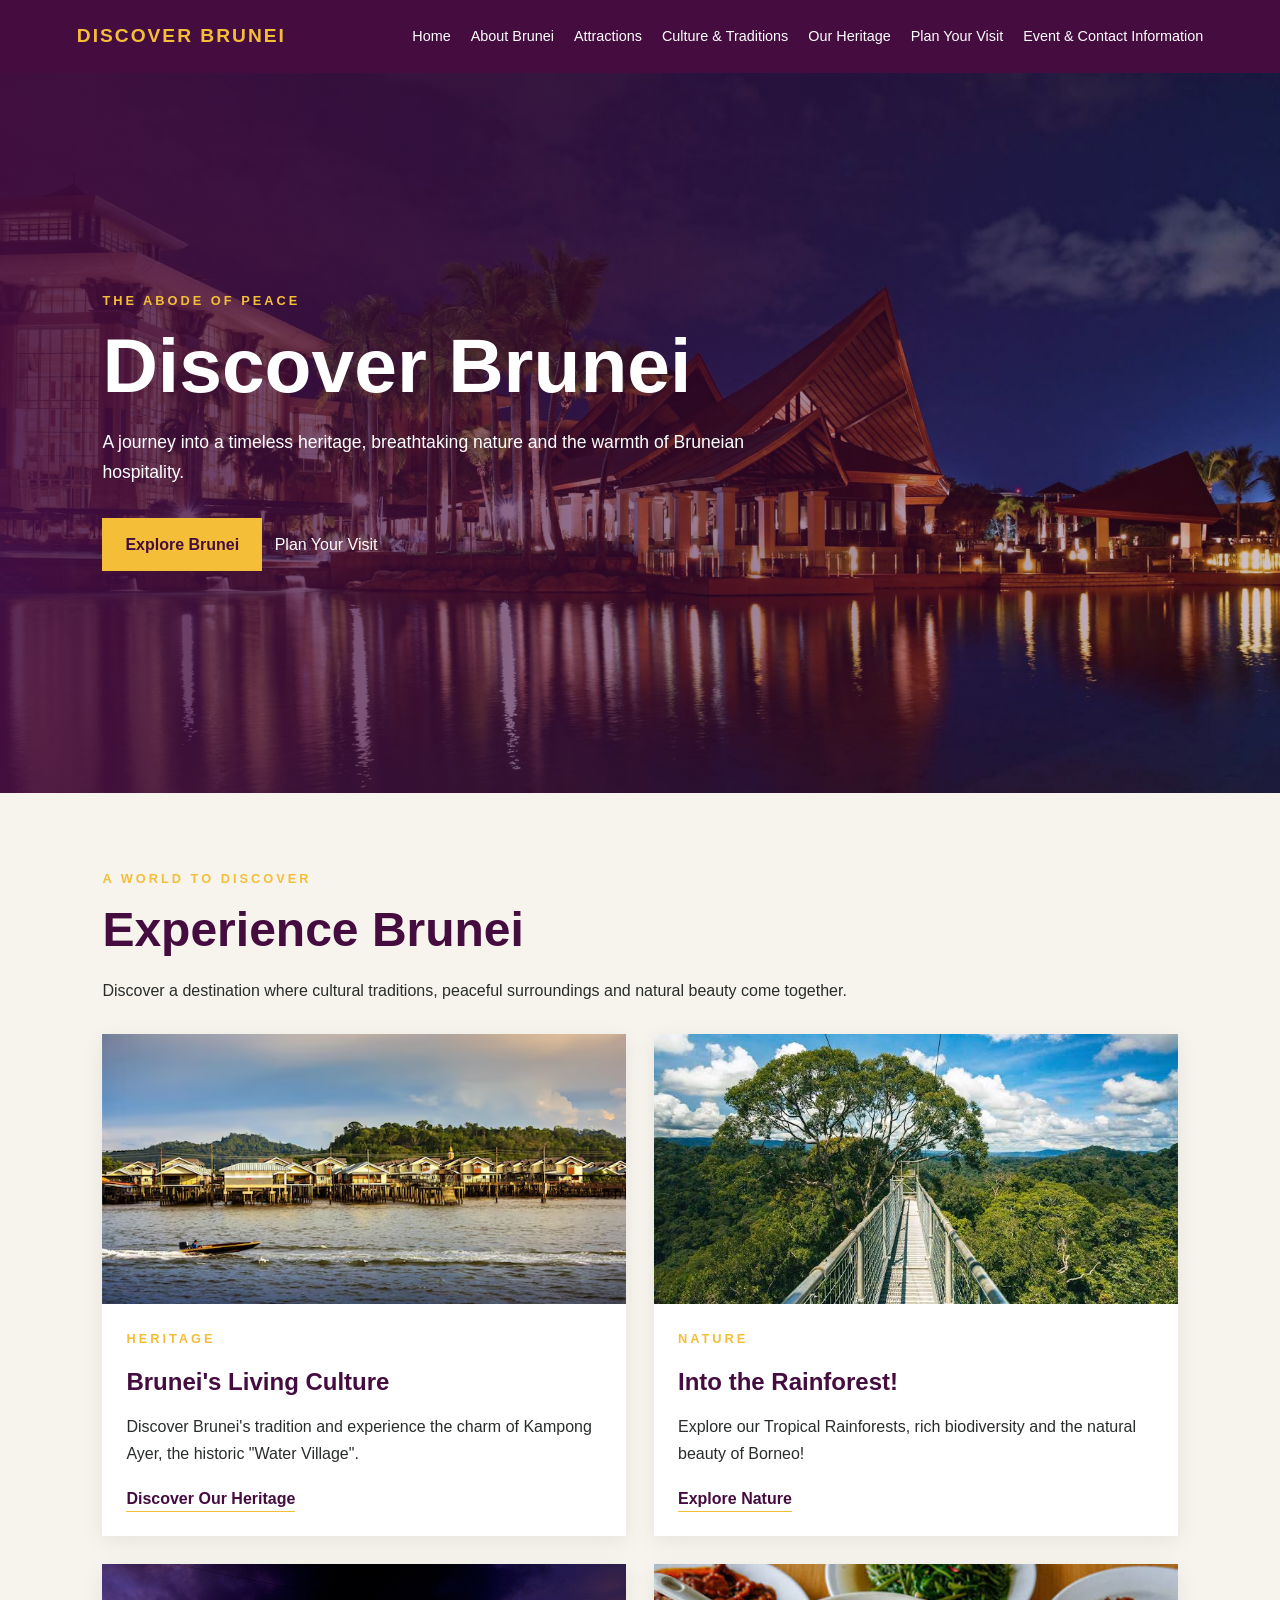
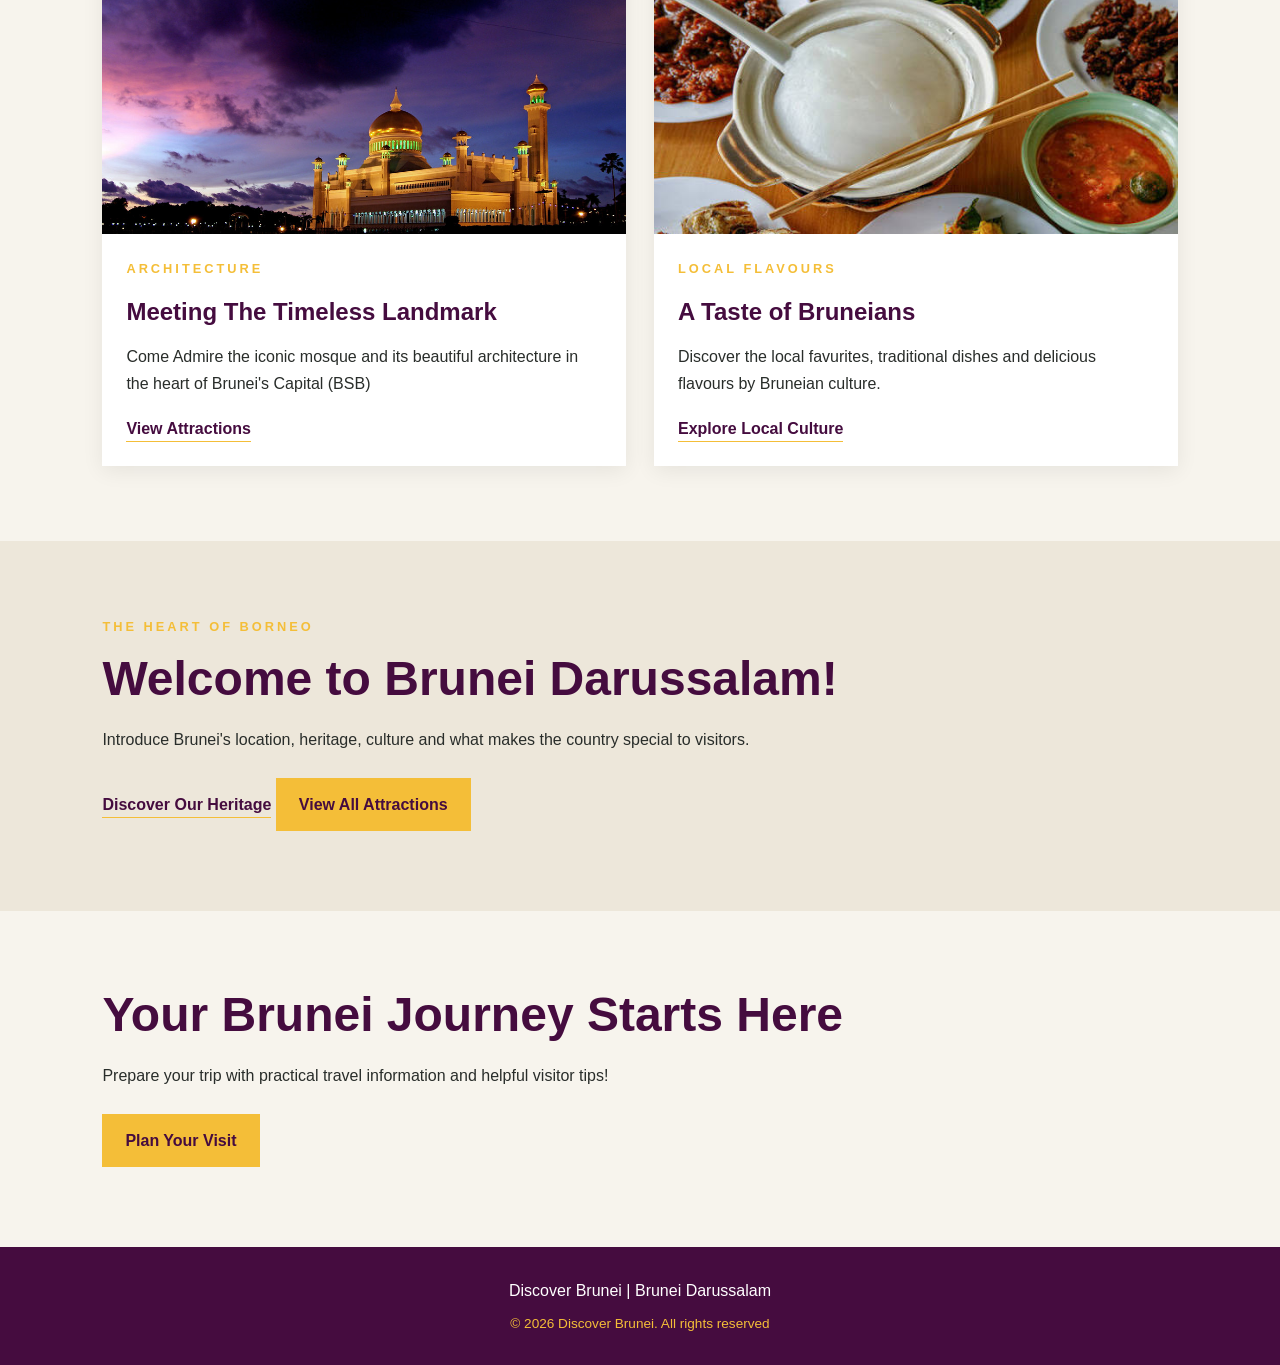
==== index.html @ 45ef7988 "Add files via upload" ====
<!DOCTYPE html>
<html lang="en">
<head>
  <meta charset="UTF-8">
  <meta name="viewport" content="width=device-width, initial-scale=1.0">
  <title>Document</title>
  <!--Link that Links to style.css-->
  <link rel="stylesheet" href="style.css">
</head>
<body>


  <header>

    <a href="index.html" class="logo">DISCOVER BRUNEI</a>
  <nav>
    <a href="index.html">Home</a>
    <a href="discover.html">About Brunei</a>
    <a href="attractions.html">Attractions</a>
    <a href="culture.html">Culture & Traditions</a>
    <a href="heritage.html">Our Heritage</a>
    <a href="visit.html">Plan Your Visit</a>
    <a href="contact.html">Event & Contact Information</a>
  </nav>
  </header>
  <!--The main content goes inside the main-->
 
  <main>
<!--Hero banner-->
<section id="home" class="hero">
  <div class="hero-content">
    <p class="eyebrow">THE ABODE OF PEACE</p>
    <h1>Discover Brunei</h1>
    <p> A journey into a timeless heritage, breathtaking nature and the warmth of Bruneian hospitality.</p>
    <a href="attractions.html" class="btn">Explore Brunei</a>
    <a href="visit.html" class="btn-outline">Plan Your Visit</a>
  </div>
</section>
<!--Why Visit Brunei-->
<section id="highlights" class="section">
  <p class="eyebrow">A WORLD TO DISCOVER</p>
  <h2>Experience Brunei</h2>
  <p>Discover a destination where cultural traditions, peaceful surroundings and natural beauty come together.</p>
  <!--Building for editorial cards to be displayed under here-->
<div class="card-grid">
  <!--Card 1: Culture-->
  <article class="card">
    <img src="images/kampong-ayer.jpg" alt="Traditional Water Village (Kampong Ayer)">
    <div class="card-content">
      <p class="eyebrow">HERITAGE</p>
      <h3> Brunei's Living Culture</h3>
      <p>Discover Brunei's tradition and experience the charm of Kampong Ayer, the historic "Water Village".</p>
      <a href="discover.html" class="text-link">Discover Our Heritage </a>
    </div>
  </article>
<!--Card 2: Nature -->
<article class="card">
  <img src="images/ulu-temburong.jpg" alt="Lush Tropical rainforest in Ulu Temburong">
  <div class="card-content">
    <p class="eyebrow">NATURE</p>
    <h3>Into the Rainforest!</h3>
    <p>Explore our Tropical Rainforests, rich biodiversity and the natural beauty of Borneo!</p>
    <a href="attractions.html" class="text-link">Explore Nature</a>
  </div>
</article>

<!--Card 3: Architecture-->
<article class="card">
  <img src="images/mosque.jpg" alt="Omar Ali Saifuddien Mosque in Bandar Seri Begawan">
  <div class="card-content">
    <p class="eyebrow">ARCHITECTURE</p>
    <h3>Meeting The Timeless Landmark</h3>
    <p>Come Admire the iconic mosque and its beautiful architecture in the heart of Brunei's Capital (BSB)</p>
    <a href="attractions.html" class="text-link">View Attractions</a>
  </div>
</article>

<!--Card 4: Local Cuisine-->
<article class="card">
  <img src="images/brunei-cuisine.jpg" alt="Traditional Bruneian Food">
  <div class="card-content">
    <p class="eyebrow">LOCAL FLAVOURS</p>
    <h3>A Taste of Bruneians</h3>
    <p>Discover the local favurites, traditional dishes and delicious flavours by Bruneian culture.</p>
    <a href="discover.html" class="text-link">Explore Local Culture</a>
  </div>
</article>
</div>
</section>

<!--Introduction to Brunei goes under here-->
<section id="about" class="section">
  <p class="eyebrow">THE HEART OF BORNEO</p>
  <h2>Welcome to Brunei Darussalam!</h2>
  <p>Introduce Brunei's location, heritage, culture and what makes the country special to visitors.</p>
  <a href="discover.html" class="text-link">Discover Our Heritage</a>


<!--Featuring the attractions below-->
<a href="attractions.html" class="btn">View All Attractions</a>
</section>

<!--Travel call to action-->
<section id="visit" class="section">
  <h2>Your Brunei Journey Starts Here</h2>
  <p>Prepare your trip with practical travel information and helpful visitor tips!</p>
  <a href="visit.html" class="btn">Plan Your Visit</a>
</section>
  </main>

  <footer>
    <p>Discover Brunei | Brunei Darussalam</p>
    <p>&copy; 2026 Discover Brunei. All rights reserved</p>
  </footer>
</body>
</html>
---- style.css ----
/* CSS FOR THE HTMLL */

/* 1. Starter and colour palette */
* {
    margin: 0;
    padding: 0;
    box-sizing: border-box;
}
:root {
    --purple: #450C3F;
    --yellow: #F4BE38;
    --ivory: #F7F4ED;
   --charcoal: #292D2A;
    --white: #FFFFFF;
}
html {
    scroll-behavior: smooth;
}
body {
    font-family: Arial, sans-serif;
    background-color: var(--ivory);
    color: var(--charcoal);
    line-height: 1.7;
}
img {
    display: block;
    max-width: 100%;
}
a {
    text-decoration: none;
}
/* 2. Navigation */
header {
    background-color: var(--purple);
    color: var(--white);
    padding: 20px 6%;
    display: flex;
    justify-content: space-between;
    align-items: center;
    gap: 20px;
    flex-wrap: wrap;
    position: sticky;
    top: 0;
    z-index: 10;
}

.logo {
    color: var(--yellow);
    font-size: 1.2rem;
    font-weight: bold;
    letter-spacing: 2px;
}

nav {
    display: flex;
    gap: 20px;
    flex-wrap: wrap;
}

nav a {
    color: var(--white);
    font-size: 0.9rem;
    transition: color 0.3s;
}

nav a:hover {
    color: var(--yellow);
}

/* 3. Hero section */
.hero {
    min-height: 80vh;
    padding: 100px 8%;
    display: flex;
    align-items: center;
    color: var(--white);
    background-image:
        linear-gradient(
            90deg,
            rgba(69, 12, 63, 0.88),
            rgba(69, 12, 63, 0.25)
        ),
        url("images/brunei2.jpg");
    background-size: cover;
    background-position: center;
}

.hero-content {
    max-width: 650px;
}

.eyebrow {
    color: #F4BE38;
    font-size: 0.8rem;
    font-weight: bold;
    letter-spacing: 3px;
    margin-bottom: 12px;
}

.hero .eyebrow {
    color: var(--yellow);
}

.hero h1 {
    font-size: clamp(2.8rem, 6vw, 5rem);
    line-height: 1.1;
    margin-bottom: 20px;
}

.hero-content p:not(.eyebrow) {
    font-size: 1.1rem;
    margin-bottom: 25px;
}

/* 4. Buttons */
.btn {
    display: inline-block;
    background-color: var(--yellow);
    color: var(--purple);
    padding: 12px 22px;
    margin: 5px 8px 5px 0;
    border: 1px solid var(--yellow);
    font-weight: bold;
    transition: 0.3s;
}

.btn:hover {
    background-color: transparent;
    color: var(--yellow);
}

.btn-outline {
    background-color: transparent;
    color: var(--white);
    border-color: var(--white);
}

.btn-outline:hover {
    background-color: var(--white);
    color: var(--purple);
}

/* 5. Homepage content sections */
.section {
    padding: 75px 8%;
}

.section h2 {
    color: var(--purple);
    font-size: clamp(2rem, 4vw, 3rem);
    line-height: 1.2;
    margin-bottom: 18px;
}

.section > p:not(.eyebrow) {
    max-width: 750px;
    margin-bottom: 20px;
}

#about {
    background-color: #EDE7DA;
}

/* 6. Image cards */
.card-grid {
    display: grid;
    grid-template-columns: repeat(2, minmax(0, 1fr));
    gap: 28px;
    margin-top: 30px;
}

.card {
    background-color: var(--white);
    overflow: hidden;
    box-shadow: 0 5px 20px rgba(0, 0, 0, 0.07);
    transition: transform 0.3s, box-shadow 0.3s;
}

.card:hover {
    transform: translateY(-5px);
    box-shadow: 0 12px 25px rgba(0, 0, 0, 0.12);
}

.card img {
    width: 100%;
    height: 270px;
    object-fit: cover;
}

.card-content {
    padding: 24px;
}

.card-content h3 {
    color: var(--purple);
    font-size: 1.5rem;
    margin-bottom: 10px;
}

.card-content p:not(.eyebrow) {
    margin-bottom: 18px;
}

.text-link {
    color: var(--purple);
    font-weight: bold;
    border-bottom: 1px solid var(--yellow);
    padding-bottom: 4px;
}

.text-link:hover {
    color: #F4BE38;
}

/* 7. Footer */
footer {
    background-color: var(--purple);
    color: var(--white);
    text-align: center;
    padding: 30px 6%;
}

footer p + p {
    color: var(--yellow);
    font-size: 0.85rem;
    margin-top: 8px;
}

/* 8. Responsive design for mobile */
@media (max-width: 768px) {
    header {
        justify-content: center;
        text-align: center;
    }

    nav {
        justify-content: center;
        gap: 12px 16px;
    }

    .hero {
        min-height: 65vh;
        padding: 70px 6%;
    }

    .section {
        padding: 50px 6%;
    }

    .card-grid {
        grid-template-columns: 1fr;
    }

    .card img {
        height: 240px;
    }
}

@media (max-width: 400px) {
    nav {
        flex-direction: column;
        gap: 8px;
    }

    .btn {
        display: block;
        text-align: center;
        margin-right: 0;
    }
}
/* About Brunei Section */
#reasons {
    background-color: #F2F4ED;
    padding: 40px 8%;
}

.discover-intro {
    display: grid;
    grid-template-columns: 1fr 1fr;
    align-items: center;
    gap: 30px;
    padding: 48px 8%;
    background-color: #F7F4ED;
}
/* Discover Introduction Image */
.discover-intro-image {
    width: 100%;
    height: 520px;
    overflow: hidden;
    border-radius: 6px;
}
.discover-intro-image img {
    width: 100%;
    height: 100%;
    display: block;
    object-fit: cover;
}
/* Introduction text */
.discover-intro-content {
    max-width: 600px;
}
.discover-eyebrow {
    color: #454545;
    font-size: 12px;
    font-weight: bold;
    letter-spacing: 3px;
    margin-bottom: 15px;

}
.discover-intro-content h1 {
    color: #F4BE38;
    font-size: clamp(32px, 4vw, 48px);
    margin-bottom: 15px;
}
.discover-intro-content h2 {
    color: #450C3F;
    font-size: clamp(21px, 2.5vw, 28px);
    margin-bottom: 25px;
}
.discover-intro-content p {
    color: #292D2A;
    font-size: 15px;
    line-height: 1.6;
    margin-bottom: 18px;
}

/* Explore Attractions Button */
.explore-attractions-button {
    display: flex;
    justify-content: center;
    padding: 0 20px 30px;
    background-color: #F7F4ED;
}
.explore-attractions-button a {
    display: inline-block;
    padding: 15px 35px;
    background-color: #450C3F;
    color: #FFFFFF;
    border: 1px solid #F4BE38;
    border-radius: 4px;
    text-decoration: none;
    font-size: 15px;
    letter-spacing: 1px;
    transition: all 0.3s ease;
}
.explore-attractions-button a:hover {
    background-color: #F4BE38;
    color: #450C3F;
}
/* Section heading */
#reasons .eyebrow {
    color: #F4BE38;
    font-size: 0.8rem;
    font-weight: bold;
    margin-bottom: 12px;
    letter-spacing: 3px;
}

reasons h2 {
    color: #450C3F;
    font-size: clamp(2rem, 4vw, 3rem);
    margin-bottom: 20px;
}

/* Introduction paragraph */
#reasons > p:not(.eyebrow) {
    max-width: 800px;
    line-height: 1.8;
    margin-bottom: 35px;
    color: #292D2A
}

/* Card Layout */
#reasons .card-grid {
    display: grid;
    grid-template-columns: repeat(2, minmax(0, 1fr));
    gap: 30px;
    margin-top: 30px;
}
/* Individual cards */

#reasons .card {
    background-color: #FFFFFF;
    border-bottom: 3px solid #F4BE38;
    overflow: hidden;
    box-shadow: 0 5px 20px rgba(0, 0, 0, 0.07);
    transition: transform 0.3s ease,
                box-shadow 0.3s ease;

}
/* Hover effect */
#reasons .card:hover {
    transform: translateY(-6px);
    box-shadow: 0 12px 25px rgba(0, 0, 0, 0.12);
}
/* Card images */
#reasons .card img {
    width: 100%;
    height: 280px;
    object-fit: cover;

}
/* Card text spacing */
#reasons .card-content {
    padding: 28px;
}
#reasons .card-content h3 {
    color: #450C3F;
    font-size: 1.5rem;
    margin-bottom: 12px;
}
#reasons .card-content p {
    color: #292D2A;
    line-height: 1.8;
    margin-bottom: 22px;
}

/* Card links */

#reasons .text-link {
    color: #450C3F;
    font-weight: bold;
    border-bottom: 1px solid #F4BE38;
    padding-bottom: 4px;
}

#reasons .text-link:hover {
    color: #F4BE38;
}

/* Responsive layout for mobile Under Discover html  */

@media (max-width: 768px) {
    #reasons {
        padding: 50px 6%;
    }
    #reasons .card-grid {
        grid-template-columns: 1fr;
        gap: 25px;
    }
    #reasons .card img {
        height: 240px;
    }
    #reasons .card-content {
        padding: 22px;
    }

}
@media (max-width: 768px) {
    .discover-intro {
        grid-template-columns: 1fr;
        gap: 30px;
        padding: 45px 6%;
    }
    .discover-intro-image {
        height: 320px;
    }
    .discover-intro-content {
        max-width: 100%;
    }
    .explore-attractions-button {
        padding-bottom: 45px;
    }
}

/* Attractions page css */
/* Page introduction */

.attractions-intro {
    background-color: #450C3F;
    color: #FFFFFF;
    padding: 100px 8% 85px;
    text-align: center;
}
.attractions-eyebrow {
    color: #F4BE38;
    font-size: 0.75rem;
    font-weight: bold;
    letter-spacing: 3px;
    line-height: 1.8;
    margin-bottom: 20px;
}
.attractions-intro h1,
.attractions-intro h2 {
    color: #F4BE38;
    font-size: clamp(2.5rem, 5vw, 4.5rem);
    line-height: 1.15;
    margin-bottom: 25px;
}
.attractions-intro-text {
    max-width: 680px;
    margin: 0 auto;
    color: #F7F4ED;
    font-size: 1rem;
    line-height: 1.9
}
/* Attraction - Header Logo */
.attractions-header .container > h1 {
color: #F4BE38 !important;
}

/* Short Intro */
.attractions-journal-intro {
    background-color: #F7F4ED;
    padding: 65px 8% 35px;
    text-align: center;
}
.attractions-journal-intro h2 {
    color: #450C3F;
    font-size: clamp(1.8rem, 3vw, 2.7rem);
    margin-bottom: 18px;
}
.attractions-journal-intro > p:last-child {
    max-width: 750px;
    margin: 0 auto;
    color: #292D2A;
    line-height: 1.9;
}
/* The Collections */
.attractions-collection {
    background-color: #F7F4ED;
    padding: 35px 8% 80px;
}
/* Each Features of ATtractions */
.attraction-feature {
    display: grid;
    grid-template-columns: 1.1fr 0.9fr;
    align-items: center;
    gap: 55px;
    margin-bottom: 85px;
}
/* Alternating the  Image and Text */
.attraction-feature.reverse {
    grid-template-columns: 0.9fr 1.1fr;
}
.attraction-feature.reverse .attraction-image {
    order: 2;
}
.attraction-feature.reverse .attraction-details {
    order: 1;
}
/* Attraction Images */
.attraction-image {
    width: 100%;
    height: 390px;
    overflow: hidden;
    background-color: #E8E2D5;
}

.attraction-image img {
    display: block;
    width: 100%;
    height: 100%;
    object-fit: cover;
    transition: transform 0.5s ease;
}
.attraction-feature:hover .attraction-image img {
    transform: scale(1.04);
}
/* Attraction Text */
.attraction-details {
    padding: 30px 0;
}
.attraction-number {
    color: #F4BE38;
    font-size: 0.75rem;
    font-weight: bold;
    letter-spacing: 2px;
    line-height: 1.8;
    margin-bottom: 18px;
    padding-left: 30px;
}
.attraction-details h2 {
    color: #450C3F;
    font-size: clamp(1.8rem, 3vw, 2.7rem);
    line-height: 1.25;
    margin-bottom: 22px;
    padding-left: 30px;
}
.attraction-details > p:not(.attraction-number):not(.attraction-location) {
    color: #292D2A;
    font-size: 0.98rem;
    line-height: 1.95;
    margin-bottom: 25px;
    padding-left: 30px;
}
.attraction-location {
    color: #450C3F;
    font-size: 0.72rem;
    font-weight: bold;
    letter-spacing: 1.5px;
    line-height: 1.8;
    margin-top: 25px;
    padding-left: 30px;
}
/*  Details Links */
.attraction-details .text-link {
    display: inline-block;
    color: #450C3F;
    font-weight: bold;
    text-decoration: none;
    border-bottom: 1px solid #F4BE38;
    padding-bottom: 6px;
    transition: color 0.3s ease;
}
.attraction-details .text-link:hover {
    color: #F4BE38;
}
/* Closing  the section */
.attractions-closing {
    background-color: #450C3F;
    color: #FFFFFF;
    text-align: center;
    padding: 75px 8%;
}
.attractions-closing h2 {
    color: #FFFFFF;
    font-size: clamp(1.8rem, 3vw, 2.8rem);
    margin-bottom: 20px;
}
.attractions-closing > p:not(.attractions-eyebrow) {
    max-width: 650px;
    margin: 0 auto 30px;
    color: #F7F4ED;
    line-height: 1.9;
}
.attractions-visit-button {
    display: inline-block;
    padding: 14px 30px;
    color: #FFFFFF;
    background-color: transparent;
    border: 1px solid #F4BE38;
    text-decoration: none;
    transition: background-color 0.3s ease,
                color 0.3s ease;
}
.attractions-visit-button:hover {
    background-color: #F4BE38;
    color: #450C3F;
}
/* Responsive for tablets and mobiles Attraction */
@media (max-width: 760px) {
    .attractions-intro {
        padding: 75px 6% 60px;
    }
    .attractions-journal-intro {
        padding: 50px 6% 25px;
    }
    .attractions-collection {
        padding: 35px 6% 50px;
    }
    .attraction-feature,
    .attraction-feature.reverse {
        grid-template-columns: 1fr;
        gap: 25px;
        margin-bottom: 60px;
    }
    .attraction-feature.reverse .attraction-image,
    .attraction-feature.reverse .attraction-details {
        order: initial;
    }
    .attraction-image {
        height: 320px;
    }
    .attraction-details {
        padding: 0;
    }
    .attractions-closing {
        padding: 60px 6%;
    }
}
@media (max-width: 480px) {
    .attraction-image {
        height: 250px;
    }
    .attraction-feature {
        margin-bottom: 45px;
    }
    .attraction-details h2 {
        font-size: 1.8rem;
    }
}

/* Heritage Page Styling */
/* Heritage Hero Banner */

.heritage-hero {
    position: relative;
    min-height: 75vh;
    padding: 100px 8%;
    display: flex;
    align-items: center;
    overflow: hidden;
    color: var(--white);
    background-color: var(--purple);
}
.hero-slides {
    position: absolute;
    inset: 0;
    z-index: 0;
}

.hero-slide {
    position: absolute;
    inset: 0;
    width: 100%;
    height: 100%;
}
.hero-slide img{
    width: 100%;
    height: 100%;
    object-fit: cover;
    object-position: center;
}
/* Overlay for text to be readable (dark) */
.heritage-hero::before {
    content: "";
    position: absolute;
    inset: 0;
    background: linear-gradient(90deg, rgba(69, 12, 63, 0.88), rgba(69, 12, 63, 0.25));
    z-index: 1;
}
.heritage-hero .hero-content {
    position: relative;
    z-index: 2;
    max-width: 650px;
}
.heritage-hero .eyebrow{
    color: var(--yellow);
}

.heritage-hero h1 {
    font-size: clamp (2.5rem, 6vw, 4.5rem);
    line-height: 1.1;
    margin-bottom: 20px;
}

.heritage-hero .hero-content p:not(.eyebrow) {
    font-size: 1.1rem;
    margin-bottom: 20px;
}

/* The seven puak jati section */
#puak-jati {
    background-color: var(--ivory);
    padding: 75px 8%;
}

#puak-jati h2 {
    color: var (var(--purple));
    font-size: clamp(2rem, 4vw, 3rem);
    line-height: 1.2;
    margin-bottom: 18px;
}
#puak-jati > p {
    max-width: 850px;
    margin-bottom: 25px;
    line-height: 1.8;
}

#puak-jati .card-grid {
    display: grid;
    grid-template-columns: repeat(3, minmax(0, 1fr));
    gap: 28px;
    margin-top: 35px;
}

#puak-jati .card {
    background-color: var(--white);
    border-bottom: 4px solid var(--yellow);
    overflow: hidden;
    box-shadow: 0 5px 20px rgba(0, 0, 0, 0.07);
    transition: transform 0.3s ease, box-shadow 0.3s ease;
}

#puak-jati .card:hover {
    transform: translateY(-5px);
    box-shadow: 0 12px 25px rgba(0, 0, 0, 0.12);
}

#puak-jati .card img {
    width: 100%;
    height: 230px;
    object-fit: cover;
}

#puak-jati .card-content {
    padding: 22px;
}
#puak-jati .card-content h3 {
    color: var(--purple);
    font-size: 1.35rem;
    margin-bottom: 12px;
}

#puak-jati .card-content p {
    color: var(--charcoal);
    line-height: 1.8;
}

/* Preserving Our Heritage */
.heritage-message {
    background-color: #EDE7DA;
    padding: 65px 8%;
    text-align: center;
    border-top: 3px solid var(--yellow);
}

.heritage-message h2 {
    color: var(--purple);
    font-size: clamp(1.8rem, 4vw, 2.5rem);
    margin-bottom: 18px;
}

.heritage-message p {
    max-width: 800px;
    margin: 0 auto;
    line-height: 1.9;
    color: var(--charcoal);
}

/* Heritage Page for Responsive Design */
@media (max-width: 900px) {
    #puak-jati .card-grid {
        grid-template-columns: repeat(2, minmax(0, 1fr));
        gap: 22px;
    }

    .heritage-hero {
        min-height: 65vh;
        padding: 75px 6%;
    }
}
@media (max-width: 600px) {
    #puak-jati .card-grid {
        grid-template-columns: 1fr;
    }
}
#puak.jati {
    padding: 50px 6%;
}
#puak-jati .card img {
height: 240px;

}
.heritage-message {
    padding: 45px 6%;
}

.heritage-hero {
    min-height: 60vh;
    padding: 60px 6%;
}

/* Slideshow controls */

.hero-slide.active {
    opacity: 1;
    visibility: visible;
}

.slide-controls {
    position: absolute;
    bottom: 25px;
    right: 8%;
    z-index: 3;
    display: flex;
    align-items: center;
    gap: 18px;
    color: var(--white);
}

.slide-controls button {
    background: transparent;
    color: var(--white);
    border: 1px solid var(--yellow);
    width: 40px;
    height: 40px;
    font-size: 1.5rem;
    cursor: pointer;
    transition: 0.3s;
}
.slide-controls button:hover {
    background: var(--yellow);
    color: var(--purple);
}

#slideCounter {
    color: var(--white);
    font-size: 1rem;
    font-weight: bold;
}
.hero-slide {
    opacity: 0;
    visibility: hidden;
    transition: opacity 0.5s ease;
}
/* Plan Your Visit Page CSS */

.visit-page {
    background-color: #F7F4ED;
    color: #292D2A;
    font-family: Arial, sans-serif;
}
.visit-page h1,
.visit-page h2,
.visit-page h3 {
    color: #450C3F;
    font-family: Georgia, "Times New Roman", serif;
    font-weight: normal;
}
.visit-page p {
    line-height: 1.7;
}

.visit-page .section {
    padding: 65px 7%;
}

.visit-page .eyebrow {
    color: #F4BE38;
    font-size: 0.75rem;
    font-weight: bold;
    letter-spacing: 3px;
    margin-bottom: 10px;
}

.visit-page h2 {
    font-size: clamp(1.8rem, 3vw, 2.5rem);
    margin: 8px 0 12px;
}

.visit-page .section-intro {
    color: #626861;
    margin-bottom: 30px;
}

/*Hero Section */

.visit-page .visit-hero {
    display: grid;
    grid-template-columns: 0.8fr 1.2fr;
    min-height: 440px;
    background-color: #F7F4ED;
}

.visit-page .visit-hero-content {
    padding: 70px 10% 70px 12%;
    align-self: center;
}

.visit-page .visit-hero h1 {
    font-size: clamp(2.7rem, 4.5vw, 4.4rem);
    line-height: 1.05;
    margin: 15px 0 20px;
}

.visit-page .visit-hero-content > p:not(.eyebrow) {
    color: #555E58;
    max-width: 440px;
    margin-bottom: 28px;
}

.visit-page .visit-hero-image {
    min-height: 440px;
    overflow: hidden;
}

.visit-page .visit-hero-image img {
    display: block;
    width: 100%;
    height: 100%;
    min-height: 440px;
    object-fit: cover;
}


/* Buttons */

.visit-page .visit-button {
    display: inline-flex;
    align-items: center;
    gap: 12px;
    padding: 14px 24px;
    border-radius: 30px;
    background-color: #450C3F;
    color: #FFFFFF;
    text-decoration: none;
    text-transform: uppercase;
    font-size: 0.75rem;
    letter-spacing: 1px;
    transition: background-color 0.3s ease;
}

.visit-page .visit-button:hover {
    background-color: #28594D;
}

/* Travel Essentials styling */

.visit-page .travel-essentials {
    padding-top: 45px;
    padding-bottom: 55px;
}

.visit-page .essentials-grid {
    display: grid;
    grid-template-columns: repeat(4, minmax(0, 1fr));
    gap: 28px;
    margin-top: 30px;
}

.visit-page .essential-item {
    padding-right: 20px;
    border-right: 1px solid #E2D7C2;
}

.visit-page .essential-item:last-child {
    border-right: none;
}

.visit-page .essential-icon {
    width: 54px;
    height: 54px;
    border-radius: 50%;
    display: grid;
    place-items: center;
    background-color: #EEE5D2;
    border: 1px solid #F4BE38;
    color: #450C3F;
    font-size: 1.6rem;
    margin-bottom: 15px;
}

.visit-page .essential-item h3 {
    font-size: 1.15rem;
    margin-bottom: 12px;
}

.visit-page .essential-item p {
    font-size: 0.9rem;
    color: #59615B;
    margin-bottom: 16px;
}

.visit-page .essential-item a {
    color: #F4BE38;
    text-decoration: none;
    font-size: 0.75rem;
    letter-spacing: 1px;
}

.visit-page .essential-item a:hover {
    text-decoration: underline;
}

/* Hotel stylings from hotel no 1 - 3 */

.visit-page .featured-hotels {
    padding-top: 45px;
    padding-bottom: 55px;
}

.visit-page .hotel-list {
    margin-top: 25px;
}

.visit-page .hotel-feature {
    display: grid;
    grid-template-columns: 1.05fr 1fr;
    align-items: center;
    gap: 35px;
    padding-bottom: 28px;
    margin-bottom: 8px;
    border-bottom: 1px solid #DDD5C6;
}

.visit-page .hotel-feature:last-child {
    border-bottom: none;
    margin-bottom: 0;
}

/* Alternating the second hotel */

.visit-page .hotel-feature.reverse .hotel-image {
    order: 2;
}

.visit-page .hotel-feature.reverse .hotel-details {
    order: 1;
}

/* Hotel images */

.visit-page .hotel-image {
    width: 100%;
    aspect-ratio: 16 / 9;
    overflow: hidden;
    background-color: #E8E1D4;
}

.visit-page .hotel-image img {
    display: block;
    width: 100%;
    height: 100%;
    object-fit: cover;
    transition: transform 0.5s ease;
}

.visit-page .hotel-image img:hover {
    transform: scale(1.04);
}

/* Hotel information */

.visit-page .hotel-details {
    padding: 12px 0;
}

.visit-page .hotel-number {
    color: #F4BE38;
    font-family: Georgia, "Times New Roman", serif;
    font-size: 1.15rem;
}

.visit-page .hotel-details h3 {
    font-size: clamp(1.4rem, 2vw, 2rem);
    line-height: 1.2;
    margin: 4px 0 10px;
}

.visit-page .hotel-location {
    color: #626861;
    font-size: 0.85rem;
    margin-bottom: 12px;
}

.visit-page .hotel-tag {
    display: inline-block;
    background-color: #EEE5D2;
    color: #493B22;
    padding: 6px 13px;
    border-radius: 20px;
    font-size: 0.75rem;
    margin-bottom: 12px;
}

.visit-page .hotel-details > p:not(.hotel-location) {
    color: #59615B;
    font-size: 0.92rem;
    margin-bottom: 18px;
}

.visit-page .hotel-link {
    display: inline-block;
    color: #F4BE38;
    text-decoration: none;
    font-size: 0.75rem;
    letter-spacing: 1px;
    text-transform: uppercase;
}

.visit-page .hotel-link:hover {
    text-decoration: underline;
}

.visit-page .hotel-note {
    color: #72766F;
    font-size: 0.8rem;
    font-style: italic;
    margin-top: 18px;
}

/* Visit page */

.visit-page .visit-seasons {
    background-color: #F0EBE0;
    padding-top: 55px;
    padding-bottom: 55px;
}

.visit-page .season-grid {
    display: grid;
    grid-template-columns: repeat(4, minmax(0, 1fr));
    gap: 22px;
    margin-top: 30px;
}

.visit-page .season-item {
    display: flex;
    align-items: flex-start;
    gap: 15px;
    padding-right: 15px;
    border-right: 1px solid #D8CBB2;
}

.visit-page .season-item:last-child {
    border-right: none;
}

.visit-page .season-icon {
    flex-shrink: 0;
    display: grid;
    place-items: center;
    width: 46px;
    height: 46px;
    border: 1px solid #F4BE38;
    border-radius: 50%;
    color: #F4BE38;
    background-color: #F7F4ED;
    font-size: 1.4rem;
}

.visit-page .season-item h3 {
    font-size: 0.8rem;
    letter-spacing: 1px;
    text-transform: uppercase;
}

.visit-page .season-item p {
    color: #59615B;
    font-size: 0.82rem;
}

.visit-page .season-item.special-season {
    background-color: #E8E0CF;
    padding: 15px;
    border: none;
}

.visit-page .climate-note {
    color: #626861;
    font-size: 0.85rem;
    margin-top: 22px;
}

/* Transportation */

.visit-page .transport-section {
    padding-top: 55px;
    padding-bottom: 55px;
}

.visit-page .transport-grid {
    display: grid;
    grid-template-columns: repeat(4, minmax(0, 1fr));
    gap: 20px;
}

.visit-page .transport-item {
    padding: 25px 20px;
    background-color: #FFFFFF;
    border: 1px solid #E6DECF;
    border-radius: 4px;
    transition: transform 0.3s ease, box-shadow 0.3s ease;
}

.visit-page .transport-item:hover {
    transform: translateY(-5px);
    box-shadow: 0 8px 20px rgba(0, 0, 0, 0.08);
}

.visit-page .transport-icon {
    font-size: 1.8rem;
}

.visit-page .transport-item h3 {
    margin-top: 15px;
}

.visit-page .transport-item p {
    color: #59615B;
    font-size: 0.9rem;
}

/* Local ettiquette style */

.visit-page .etiquette-section {
    padding-top: 45px;
    padding-bottom: 45px;
}

.visit-page .etiquette-layout {
    display: grid;
    grid-template-columns: 1fr 1fr;
    gap: 22px;
    margin-top: 25px;
}

.visit-page .etiquette-card {
    padding: 25px;
    border-radius: 5px;
    background-color: #EEE9DE;
}

.visit-page .etiquette-card.donts {
    background-color: #E9E1D1;
}

.visit-page .etiquette-card h3 {
    font-size: 0.95rem;
    letter-spacing: 1px;
    text-transform: uppercase;
    margin-bottom: 18px;
}

.visit-page .etiquette-card h3 span {
    display: inline-grid;
    place-items: center;
    width: 27px;
    height: 27px;
    border-radius: 50%;
    background-color: #450C3F;
    color: #FFFFFF;
    margin-right: 8px;
}

.visit-page .etiquette-card ul {
    padding-left: 22px;
}

.visit-page .etiquette-card li {
    margin-bottom: 10px;
    font-size: 0.9rem;
    line-height: 1.6;
}

/* Travel tips */

.visit-page .travel-tips {
    display: grid;
    grid-template-columns: 0.8fr 1.2fr;
    gap: 35px;
    align-items: center;
    padding-top: 45px;
    padding-bottom: 55px;
    background-color: #450C3F;
    color: #F7F4ED;
}

.visit-page .travel-tips h2,
.visit-page .travel-tips h3 {
    color: #F7F4ED;
}

.visit-page .travel-tips .eyebrow {
    color: #F4BE38;
}

.visit-page .tips-heading > p:last-child {
    color: #E0E4DE;
}

.visit-page .tips-grid {
    display: grid;
    gap: 22px;
}

.visit-page .tip-item {
    display: flex;
    gap: 16px;
    align-items: flex-start;
}

.visit-page .tip-icon {
    font-size: 1.5rem;
    color: #F4BE38;
}

.visit-page .tip-item h3 {
    margin-bottom: 5px;
}

.visit-page .tip-item p {
    color: #E0E4DE;
    font-size: 0.88rem;
}


/* Here goes the closing banner */

.visit-page .visit-cta {
    min-height: 260px;
    display: grid;
    place-items: center;
    text-align: center;
    padding: 55px 7%;
    background:
        linear-gradient(
            rgba(69, 12, 63, 0.88),
            rgba(69, 12, 63, 0.25)
        ),
        url("images/brunei4.jpg") center / cover no-repeat;
}

.visit-page .visit-cta-content {
    max-width: 750px;
}

.visit-page .visit-cta .eyebrow {
    color: #F4BE38;
}

.visit-page .visit-cta h2 {
    color: #FFFFFF;
    font-size: clamp(1.8rem, 3vw, 2.7rem);
    line-height: 1.25;
    margin: 15px 0 25px;
}

.visit-page .gold-button {
    background-color: #F4BE38;
    color: #450C3F;
}

.visit-page .gold-button:hover {
    background-color: #E6D2A7;
}
/* Airline Links for Getting Here */
.airline-links {
    display: flex;
    flex-wrap: wrap;
    gap: 15px;
    margin-top: 25px;
}
.airline-links a {
    display:inline-block;
    padding: 12px 24px;
    color: #450C3F;
    background-color: #F7F4ED;
    border: 1px solid #F4BE38;
    border-radius: 4px;
    text-decoration: none;
    font-size: 14px;
    font-weight: 500;
    transition: all 0.3s ease;
}
/* Hover Effect */
.airline-links a:hover {
    color: #F7F4ED;
    background-color: #450C3F;
    border-color: #450C3F;
}
/* Visa and Entry Guidance */
.visa-section {
    padding: 70px 8%;
    background-color: #F7F4ED;
    color: #292D2A;
}
.visa-section h2 {
    margin-bottom: 20px;
    color: #450C3F;
}
.visit-intro {
    max-width: 750px;
    line-height: 1.8;
}
/* Immigration and E-Arrival Website Link */
.visa-links {
    display: flex;
    flex-wrap: wrap;
    gap: 15px;
    margin-top: 25px;
}
.visa-links a {
   display: inline-block;
   padding: 12px 24px;
   color: #450C3F;
   background-color: #F7F4ED;
   border: 1px solid #F4BE38;
   border-radius: 4px;
   text-decoration: none;
   font-size: 14px;
   font-weight: 500;
   transition: all 0.3s ease;
   
}
.visa-links a:hover {
    background-color: #450C3F;
    color: #F7F4ED;
    border-color: #450C3F;
}
/* Stack Buttons on a smaller screen */
@media (max-width: 600px) {
    .visa-links {
        flex-direction: column;
        align-items: flex-start;
    }
}
.visa-section h3 {
    margin-bottom: 22px;
    color: #450C3F;
}
.visa-steps {
    max-width: 850px;
    padding-left: 25px;
    line-height: 1.8;
}
.visa-steps li {
    padding-left: 8px;
    margin-bottom: 16px;
}
.visa-note {
    max-width: 850px;
    margin-top: 25px;
    font-size: 14px;
    line-height: 1.8;
}
/* Mobile Responsive Getting Here & Visa Entry Guidance */
@media (max-wdith: 600px) {
    .airline-links {
        flex-direction: column;
        align-items: flex-start;
    }
    .airline-links a {
        width: 100%;
        box-sizing: border-box;
        text-align: center;
    }
}
@media (max-width: 600px) {
    .visa-section {
        padding: 45px 6%;
    }
    .visa-links {
        flex-direction: column;
    }
    .visa-link {
        text-align: center;
    }
}
@media (max-width: 600px) {
    .visa-links {
        flex-direction: column;
        align-items: flex-start;
    }
    .visa-links a {
        width: 100%;
        box-sizing: border-box;
        text-align: center;
    }
}

/* Footer */

.visit-page .site-footer {
    background-color: #450C3F;
    color: #F7F4ED;
    text-align: center;
    padding: 25px 7%;
}

.visit-page .site-footer p {
    font-size: 0.8rem;
    margin: 5px 0;
}

/* Responsive design for visit.html */

@media (max-width: 900px) {

    .visit-page .visit-hero {
        grid-template-columns: 1fr 1fr;
    }

    .visit-page .visit-hero-content {
        padding: 45px 8%;
    }

    .visit-page .essentials-grid,
    .visit-page .season-grid,
    .visit-page .transport-grid {
        grid-template-columns: repeat(2, minmax(0, 1fr));
    }

    .visit-page .essential-item:nth-child(2),
    .visit-page .season-item:nth-child(2) {
        border-right: none;
    }

    .visit-page .hotel-feature {
        gap: 22px;
    }

    .visit-page .travel-tips {
        grid-template-columns: 1fr;
    }
}

/* Mobile phones for visit.html */

@media (max-width: 600px) {

    .visit-page .section {
        padding: 40px 6%;
    }

    .visit-page .visit-hero {
        grid-template-columns: 1fr;
    }

    .visit-page .visit-hero-content {
        padding: 45px 7%;
    }

    .visit-page .visit-hero-image,
    .visit-page .visit-hero-image img {
        min-height: 260px;
        max-height: 320px;
    }

    .visit-page .essentials-grid,
    .visit-page .season-grid,
    .visit-page .transport-grid,
    .visit-page .etiquette-layout {
        grid-template-columns: 1fr;
    }

    .visit-page .essential-item,
    .visit-page .season-item {
        border-right: none;
        border-bottom: 1px solid #E2D7C2;
        padding: 0 0 20px;
    }

    .visit-page .hotel-feature {
        grid-template-columns: 1fr;
        gap: 15px;
    }
    .visit-page .hotel-feature.reverse .hotel-image,
    .visit-page .hotel-feature.reverse .hotel-details {
        order: initial;
    }
    .visit-page .hotel-image {
        aspect-ratio: 16 / 10;
    }
    .visit-page .hotel-details {
        padding: 0 0 15px;
    }
    .visit-page .visit-cta {
        min-height: 240px;
        padding: 40px 6%;
    }
}
/* Culture and Tradition Page */
.culture-main {
    background-color: var(--ivory);
    color: #292D2A;
}
/* Culture Hero Section */
.culture-hero {
    min-height: 520px;
    display: flex;
    align-items: center;
    padding: 80px 10%;
    background:
        linear-gradient(
            90deg,
            rgba(70, 10, 5, 0.65),
            rgba(0, 0, 0, 0.3),
            rgba(0,0,0,0.3)
        ),
        url("images/traditional-clothing.jpg");
    background-size: cover;
    background-position: center;
    color: #F7F4ED;
}
.culture-hero-content {
    max-width: 680px;
}
culture-eyebrow {
    color: #F4BE38;
    font-size: 13px;
    font-weight: bold;
    letter-spacing: 4px;
    margin-bottom: 20px;
}
.culture-hero h1 {
    font-family: Georgia, "Times New Roman", serif;
    font-size: clamp(42px, 6vw, 76px);
    line-height: 1.1;
    margin-bottom: 18px;
}
.culture-hero h2 {
    color: #F4BE38;
    font-family: Georgia, "Times New Roman", serif;
    font-size: 26px;
    font-style: italic;
    font-weight: normal;
    margin-bottom: 22px;
}
.culture-hero-content > p:not(.culture-eyebrow) {
    font-size: 16px;
    line-height: 1.9;
    max-width: 540px;
    margin-bottom: 30px;
}
/* Buttons */
.culture-button {
    display: inline-block;
    background-color: #F4BE38;
    color: #450C3F;
    text-decoration: none;
    padding: 14px 25px;
    border: 1px solid #F4BE38;
    font-size: 13px;
    font-weight: bold;
    letter-spacing: 1px;
    transition: 0.3s ease;
}
.culture-button:hover {
    background-color: transparent;
    color: #F4BE38;
}

/* Traditional Clothing Section */
.clothing-section {
    display: grid;
    grid-template-columns: 0.9fr 1.1fr;
    align-items: center;
    gap: 65px;
    padding: 100px 10%;
}
.clothing-image {
    position: relative;
}
.clothing-image::before {
    content: "";
    position: absolute;
    top: -15px;
    left: -15px;
    width: 55%;
    height: 55%;
    border-top: 3px solid #F4BE38;
    border-left: 3px solid #F4BE38;
}
.clothing-image img {
    display: block;
    position: relative;
    width: 100%;
    height: 490px;
    object-fit: cover;
    border-radius: 180px 180px 5px 5px;
}
.section-number {
    color: #F4BE38;
    font-size: 11px;
    font-weight: bold;
    letter-spacing: 2px;
    margin-bottom: 18px;
}

.clothing-content h2,
.craft-intro h2,
.festival-content h2 {
    color: #450C3F;
    font-family: Georgia, "Times New Roman", serif;
    font-size: clamp(30px, 4vw, 46px);
    line-height: 1.2;
    margin-bottom: 12px;
}
.clothing-content h3,
.craft-intro h3,
.festival-content h3 {
    color: #F4BE38;
    font-family: Georgia, "Times New Roman", serif;
    font-size: 21px;
    font-style: italic;
    font-weight: normal;
    margin-bottom: 20px;
}

.clothing-content > p:not(.section-number),
.craft-intro > p:not(.section-number),
.festival-content > p:not(.section-number) {
    font-size: 15px;
    line-height: 1.9;
    margin-bottom: 25px;
}

/* Clothing Details */
.clothing-details {
    border-top: 1px solid #F4BE38;
}
.clothing-item {
    padding: 17px 0;
    border-bottom: 1px solid #D8D2C5;
}
.clothing-item h4 {
    color: #450C3F;
    font-family: Georgia, "Times New Roman", serif;
    font-size: 18px;
    margin-bottom: 6px;
}
.clothing-item p {
    font-size: 14px;
    line-height: 1.7;
}
/* Arts & Handicrafts Section */
.craft-section {
    background-color: #450C3F;
    color: #F7F4ED;
    padding: 90px 10% 100px;
}
.craft-intro {
    max-width: 700px;
    margin-bottom: 45px;
}
craft-intro h2 {
    color: #F7F4ED;
}
.craft-intro h3 {
    color: #F4BE38;
}
.craft-intro > p:not(.section-number) {
    color: #E3E3D9;
}
.craft-section .section-number {
    color: #F4BE38;
}
.craft-grid {
    display: grid;
    grid-template-columns: repeat(3, minmax(0, 1fr));
    gap: 25px;
}
.craft-card {
    background-color: #F7F4ED;
    color: #292D2A;
    overflow: hidden;
    transition: transform 0.3s ease;
}
.craft-card:hover {
    transform: translateY(-7px);
}
.craft-card img {
    display: block;
    width: 100%;
    height: 250px;
    object-fit: cover;
}
.craft-card-content {
    padding: 25px 22px 30px;
    border-bottom: 3px solid #F4BE38;
}
.craft-card-content h3 {
    color: #450C3F;
    font-family: Georgia, "Times New Roman", serif;
    font-size: 22px;
    margin-bottom: 12px;
}
.craft-card-content p {
    font-size: 14px;
    line-height: 1.8;
}

/* Closing Banner */

.culture-closing {
    padding: 100px 10%;
    text-align: center;
    background:
        linear-gradient(
            rgba(69, 12, 63, 0.88),
            rgba(69, 12, 63, 0.25)
        ),
        url("images/basket-weaving.jpg");
    background-size: cover;
    background-position: center;
    color: #F7F4ED;
}

.closing-content {
    max-width: 750px;
    margin: 0 auto;
}

.culture-closing h2 {
    color: #F7F4ED;
    font-family: Georgia, "Times New Roman", serif;
    font-size: clamp(32px, 4vw, 48px);
    line-height: 1.25;
    margin-bottom: 20px;
}
.culture-closing p:not(.culture-eyebrow) {
    font-size: 15px;
    line-height: 1.9;
    margin-bottom: 30px;
}

/* Responsive Design */

@media (max-width: 900px) {
    .clothing-section {
        grid-template-columns: 1fr;
        gap: 40px;
        padding: 75px 7%;
    }
    .clothing-image img {
        height: 430px;
    }
    .craft-section {
        padding: 75px 7%;
    }
    .craft-grid {
        grid-template-columns: repeat(2, minmax(0, 1fr));
    }
    .culture-hero {
        padding: 70px 7%;
    }
    .culture-closing {
        padding: 75px 7%;
    }
}
@media (max-width: 600px) {
    .culture-hero {
        min-height: 470px;
        padding: 60px 6%;
    }
    .culture-hero h2 {
        font-size: 22px;
    }
    .clothing-section {
        padding: 60px 6%;
    }
    .clothing-image img {
        height: 350px;
    }
    .craft-section {
        padding: 60px 6%;
    }
    .craft-grid {
        grid-template-columns: 1fr;
    }
    .craft-card img {
        height: 260px;
    }
.culture-closing {
    padding: 65px 6%;
 }
}

/* Event and Contact Information Page */
/* General Event & Contact Styling Page */
.contact-page {
    background-color: #F7F4ED;
    color: #292D2A;
    overflow-x: hidden;
}
.contact-page * {
    box-sizing: border-box;
}
.contact-page section {
    scroll-margin-top: 100px;
}
.contact-page h1,
.contact-page h2,
.contact-page h3 {
    font-family: Georgia, "Times New Roman", serif;
    margin-top: 0;
}
.contact-page p {
    line-height: 1.6;
}
/* Contact Hero */
.contact-hero {
    background-color: #F7F4ED;
    padding: 75px 8%;
    display: grid;
    grid-template-columns: 1fr, 1fr;
    align-items: center;
    gap: 50px;
    min-height: 500px;  
}
/* Image Map */
.contact-hero-image {
    width: 100%;
    overflow: hidden;
    border-radius: 8px;
}
.contact-hero-image img {
    display: block;
    width: 100%;
    height: auto;
    max-height: 430px;
    object-fit: contain;
}
/* Hero text */
.contact-hero content {
    width: 100%;
    max-width: 600px;
    margin: 0;
    text-align: left;
}
.contact-eyebrow {
    color: #A77A16;
    letter-spacing: 3px;
    font-size: 12px;
    font-weight: bold;
    margin-bottom: 18px;
}
.contact-hero h1 {
    color: #450C3F;
    font-size: clamp(2.5rem, 5vw, 4rem);
    font-weight: normal;
    line-height: 1.2;
    margin-bottom: 25px;
}
.contact-hero-description {
    color: #292D2A;
    line-height: 1.9;
    margin-bottom: 30px;
}
/* Hero Button */
.contact-button {
    display: inline-block;
    padding: 15px 30px;
    background-color: #450C3F;
    color: #F4BE38;
    text-decoration: none;
    font-size: 12px;
    font-weight: bold;
    letter-spacing: 1.5px;
    border: 1px solid #F4BE38;
    transition: all 0.3s ease; 
}
.contact-button:hover {
    background-color: #F4BE38;
    color: #450C3F;
}
/* Tiktok Video Section */
.tiktok-video-section {
    background-color: #450C3F;
    padding: 85px 8%;
    text-align: center;
}
.Tiktok-heading {
    max-width: 750px;
    margin: 0 auto 35px;
    text-align: center;
}
.Tiktok-heading .contact-eyebrow {
    color: #F4BE38;
}
.Tiktok-heading h2 {
    color: #F7F4ED;
    font-size: clamp(2rem, 4vw, 2.8rem);
    font-weight: normal;
    margin-bottom: 18px;
}
.Tiktok-heading p {
    color: #E8DCE5;
    font-size: 15px;
    line-height: 1.9;
    max-width: 650px;
    margin: 0 auto;
}
/* Tiktok video container */
.tiktok-video iframe {
    width: 100%;
    max-width: 1000px;
    height: 600px;
    border: none;
    border-radius: 8px;
    display: block;
}
/* Festivals and celebrations section */
.festival-section {
    padding: 85px 8%;
    background-color: #F7F4ED;
}
.contact-section-heading {
    max-width: 750px;
    margin: 0 auto 40px;
    text-align: center;
}
.contact-section-heading .contact-eyebrow {
    color: #F4BE38;
}
.contact-section-heading h2 {
    color: #450C3F;
    font-size: clamp(2rem, 4vw, 2.8rem);
    font-weight: normal;
    line-height: 1.2;
    margin-bottom: 18px;
}
contact-section-heading p {
    color: #292D2A;
    line-height: 1.9;
}
/* 2027 Celebration Link card */
.calendar-link {
    max-width: 900px;
    margin: 35px auto 0;
    padding: 45px 30px;
    text-align: center;
    background-color: #FFFFFF;
    border: 1px solid #F4BE38;
    border-radius: 10px;
    box-shadow: 0 8px 25px rgba(69, 12, 63, 0.06);
    transition: all 0.3s ease;
}
.calendar-link:hover {
    transform: translateY(-5px);
    box-shadow: 0 12px 30px rgba(69, 12, 63, 0.12);
}
.calendar-link h3 {
    color: #450C3F;
    font-size: 1.7rem;
    font-weight: normal;
    margin-bottom: 15px;
}
.calendar-link p {
    color: #292D2A;
    line-height: 1.8;
    max-width: 600px;
    margin: 0 auto 20px;
}
/* Calendar Button */
.calendar-link a {
    display: inline-block;
    margin-top: 12px;
    padding: 15px 28px;
    background-color: #450C3F;
    color: #F4BE38;
    border: 1px solid #F4BE38;
    text-decoration: none;
    font-size: 12px;
    font-weight: bold;
    letter-spacing: 1.5px;
    transition: all 0.3s ease;
}
.calendar-link a:hover {
    background-color: #F4BE38;
    color: #450C3F;
}
/* Contact Information */
.contact-information-section {
    padding: 85px 8%;
    background-color: #FFFFFF;
}

.information-heading {
    max-width: 750px;
    margin: 0 auto 45px;
    text-align: center;
}
.information-heading .contact-eyebrow {
    color: #A77A16;
}
.information-heading h2 {
    color: #450C3F;
    font-size: clamp(2rem, 4vw, 2.8rem);
    font-weight: normal;
    line-height: 1.2;
    margin-bottom: 18px;
}
.information-heading p {
    color: #292D2A;
    line-height: 1.9;
}
/* Information Cards Layout */
.information-container {
    display: flex;
    align-items: center;
    justify-content: center;
    gap: 30px;
    max-width: 900px;
    margin: 0 auto;
}
/* Individual Cards */

.information-box {
   flex: 1;
   max-width: 400px;
   background-color: #F7F4ED;
   padding: 40px 28px;
   text-align: center;
   border: 1px solid #F4BE38;
   border-radius: 8px;
   box-shadow: 0 8px 20px rgba(69, 12, 63, 0.08);  
}

.information-box:hover {
    transform: translateY(-7px);
    border-color: #F4BE38;
    box-shadow: 0 10px 25px rgba(69, 12, 63, 0.08);
}
/* Icons */
.information-icon {
    width: 60px;
    height: 60px;
    display: flex;
    justify-content: center;
    align-items: center;
    margin: 0 auto 22px;
    background-color: #450C3F;
    color: #F4BE38;
    border-radius: 50%;
    font-size: 27px;
}
/* Card Text */
.information-box h3 {
    color: #450C3F;
    font-size: 1.5rem;
    font-weight: normal;
    margin-bottom: 15px;
}
.information-box p {
    color: #55514D;
    font-size: 14px;
    line-height: 1.8;
}
.information-box a {
    color: #450C3F;
    font-weight: bold;
    text-decoration: none;
    overflow-wrap: anywhere;
}
.information-box a:hover {
    color: #A77A16;
    text-decoration: underline;
}
/* Get in touch/contact form */
.get-in-touch-section {
    background-color: #F7F4ED;
    padding: 90px 8%;
    display: grid;
    grid-template-columns: 0.9fr 1.1fr;
    align-items: start;
    gap: 65px;
}

/* Introduction */

.form-introduction {
    max-width: 500px;
    padding-top: 25px;
}
.form-introduction .contact-eyebrow {
    color: #A77A16;
}
.form-introduction h2 {
    color: #450C3F;
    font-size: clamp(2rem, 4vw, 2.8rem);
    font-weight: normal;
    line-height: 1.2;
    margin-bottom: 22px;
}
.form-introduction p {
    color: #55514D;
    line-height: 1.9;
    margin-bottom: 18px;
}
/* Contact Form Card */
.contact-form-container {
    background-color: #FFFFFF;
    padding: 40px;
    border: 1px solid #E6D6B3;
    border-top: 4px solid #F4BE38;
    border-radius: 8px;
    box-shadow: 0 10px 30px rgba(69, 12, 63, 0.07);
}

.contact-form-container form {
    width: 100%;
}

.form-group {
    margin-bottom: 22px;
}

.form-group label {
    display: block;
    color: #450C3F;
    font-size: 13px;
    font-weight: bold;
    margin-bottom: 9px;
    letter-spacing: 0.5px;
}

/* Input Fields */
.form-group input,
.form-group textarea {
    width: 100%;
    padding: 15px;
    background-color: #F7F4ED;
    color: #292D2A;
    border: 1px solid #DED6C8;
    border-radius: 5px;
    font-family: Arial, sans-serif;
    font-size: 14px;
    outline: none;
    transition: all 0.3s ease;
}
.form-group input {
    height: 50px;
}

.form-group textarea {
    min-height: 150px;
    resize: vertical;
}

.form-group input:focus,
.form-group textarea:focus {
    border-color: #450C3F;
    box-shadow: 0 0 0 3px rgba(69, 12, 63, 0.08);
}

.form-group input::placeholder,
.form-group textarea::placeholder {
    color: #99918A;
}


/* Send Message Button */
.contact-submit-button {
    width: 100%;
    padding: 17px 25px;
    background-color: #450C3F;
    color: #F4BE38;
    border: 1px solid #F4BE38;
    border-radius: 5px;
    font-size: 12px;
    font-weight: bold;
    letter-spacing: 2px;
    cursor: pointer;
    transition: all 0.3s ease;
}
.contact-submit-button:hover {
    background-color: #F4BE38;
    color: #450C3F;
}

/* Footer contact html */
.contact-page footer {
    background-color: #450C3F;
    color: #F7F4ED;
    padding: 45px 8%;
    text-align: center;
    border-top: 3px solid #F4BE38;
}
.footer-content {
    max-width: 800px;
    margin: 0 auto;
}
.footer-content h2 {
    color: #F4BE38;
    font-size: 1.8rem;
    font-weight: normal;
    margin-bottom: 15px;
}
.footer-content p {
    color: #E8DCE5;
    font-size: 13px;
    line-height: 1.8;
}
/* Responsive for tablets and mobile */
@media screen and (max-width: 900px) {
    .contact-hero {
        gap: 30px;
        padding: 60px 6%;
    }
    .information-container {
        grid-template-columns: repeat(2, 1fr);
    }
    .get-in-touch-section {
        gap: 35px;
        padding: 70px 6%;
    }

}
@media screen and (max-width: 650px) {
    /* Hero */
    .contact-hero {
        grid-template-columns: 1fr;
        padding: 45px 6%;
        gap: 30px;
        min-height: auto;
    }
    .contact-hero-image {
        max-width: 500px;
        margin: 0 auto;
    }
    .contact-hero-content {
        max-width: 100%;
    }
    .contact-hero h1 {
        font-size: 2.4rem;
    }

    /* TikTok */
    .tiktok-video-section {
        padding: 60px 6%;
    }
    .tiktok-video {
        padding: 8px;
    }
    .tiktok-video iframe {
        height: 500px;
    }
    /* Festivals */
    .festival-section {
        padding: 60px 6%;
    }
    .calendar-link {
        padding: 30px 20px;
    }
 /* Contact Information */
    .contact-information-section {
        padding: 60px 6%;
    }
    .information-container {
        flex-direction: column;
        align-items: center;
    }
    .information-box {
        width: 100%;
    }
    /* Contact Form */

    .get-in-touch-section {
        grid-template-columns: 1fr;
        padding: 60px 6%;
        gap: 30px;
    }
    .form-introduction {
        padding-top: 0;
    }
    .contact-form-container {
        padding: 25px 20px;
    } 
    /* Footer */
    .contact-page footer {
        padding: 35px 6%;
    }

}
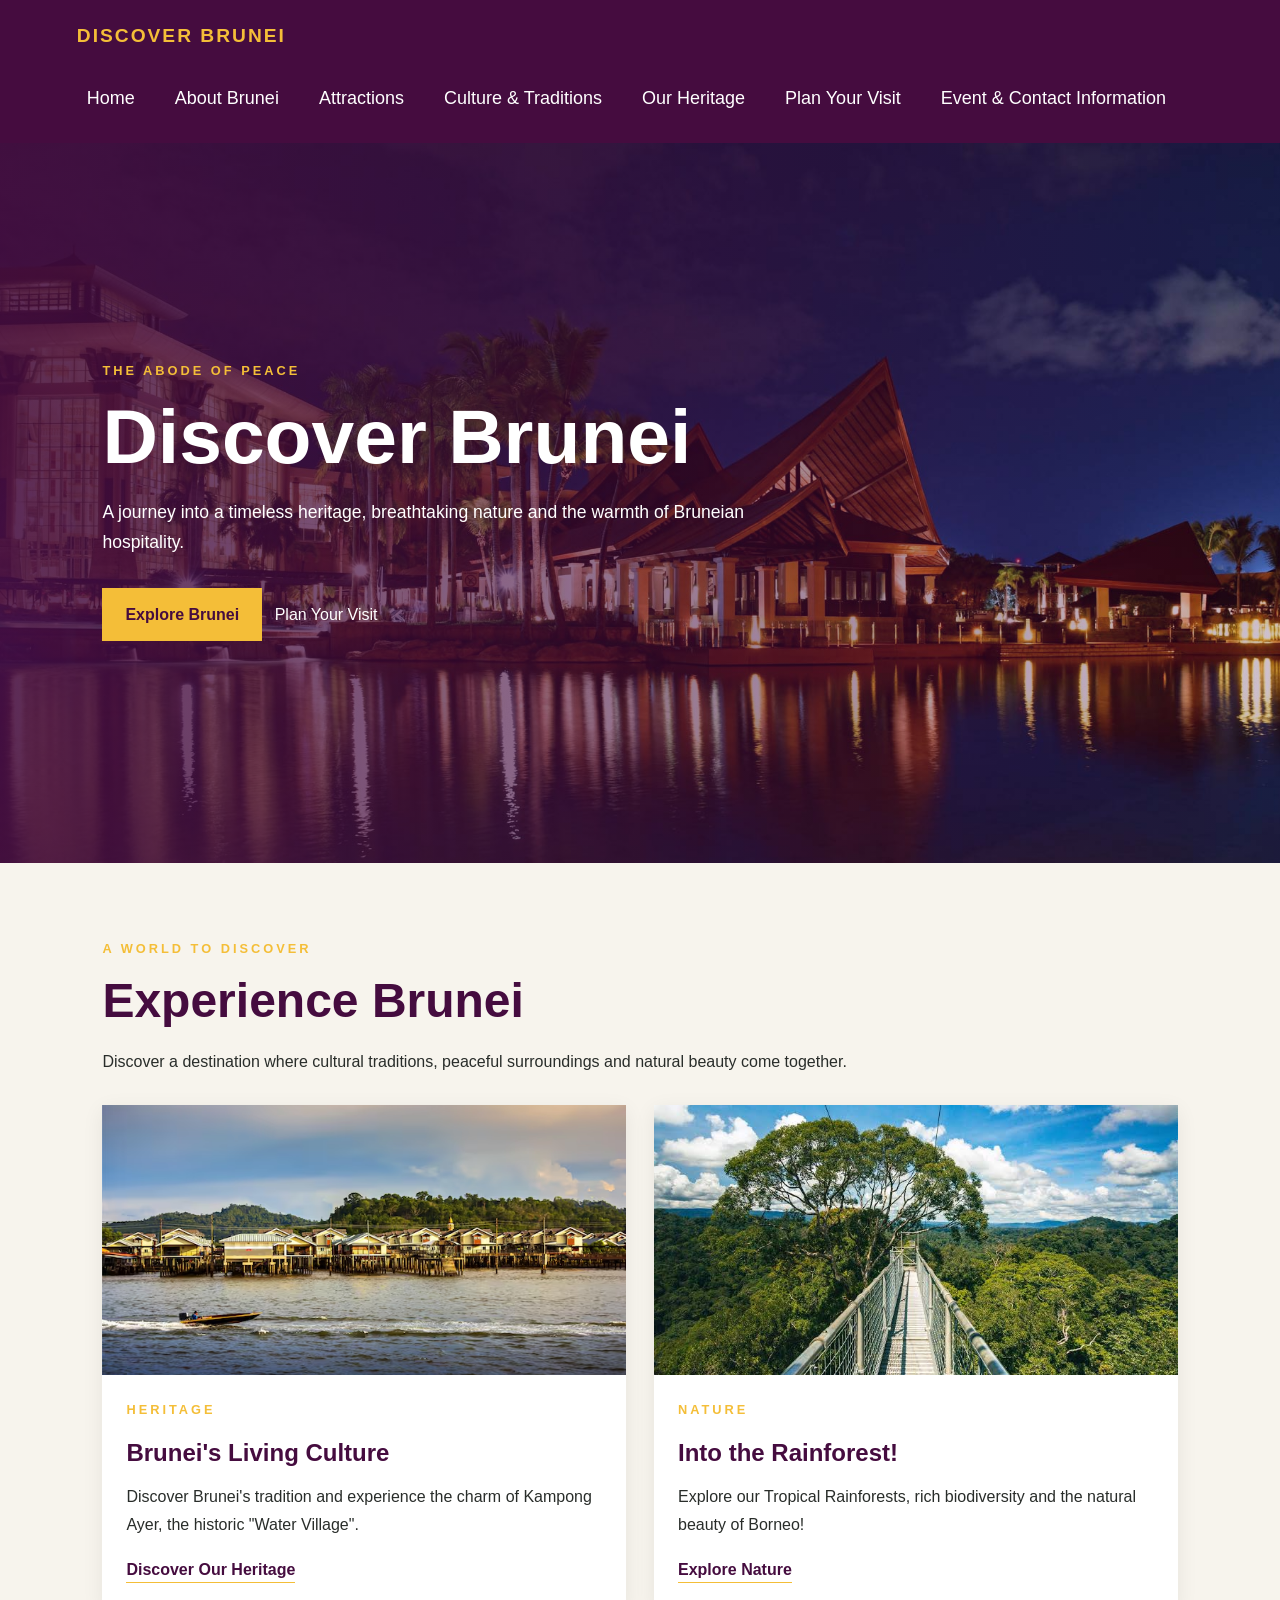
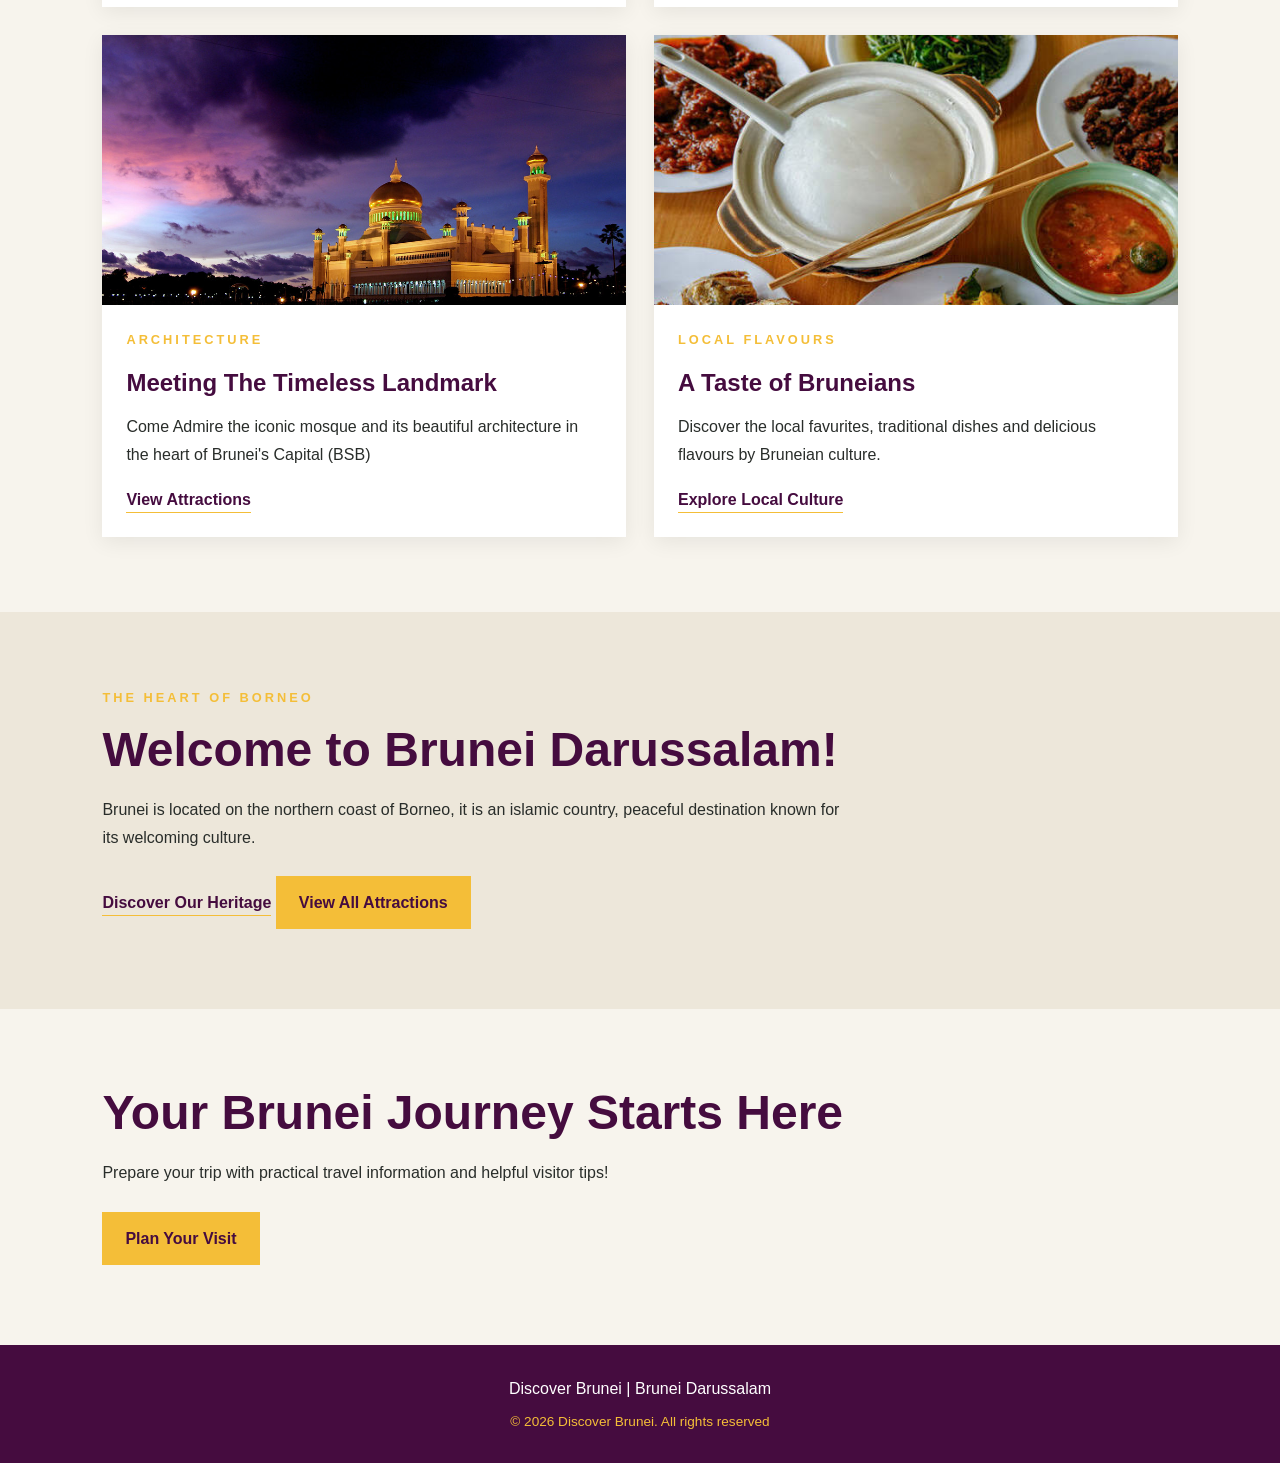
==== commit 6211ec44: "Add files via upload" ====
--- a/index.html
+++ b/index.html
@@ -2,17 +2,24 @@
 <html lang="en">
 <head>
   <meta charset="UTF-8">
+  <!--Makes the website responsive on phones, laptops and tablets-->
   <meta name="viewport" content="width=device-width, initial-scale=1.0">
-  <title>Document</title>
-  <!--Link that Links to style.css-->
+  <!--This sets the title displayed on the web browser-->
+  <title>Discover Brunei | Home </title>
+  <!--An external link that Links to style.css-->
   <link rel="stylesheet" href="style.css">
 </head>
 <body>
 
-
+<!--Website header and Navigation Bar-->
   <header>
-
     <a href="index.html" class="logo">DISCOVER BRUNEI</a>
+    <!--Hamburger menu wrapbox-->
+      <input type="checkbox" id="menu-checkbox">
+      <label for="menu-checkbox" class="menu-toggle">≣</label>
+    
+    <!--Navigation links to other website pages-->
+    <!--source: W3Schools - Html Navigation-->
   <nav>
     <a href="index.html">Home</a>
     <a href="discover.html">About Brunei</a>
@@ -23,27 +30,37 @@
     <a href="contact.html">Event & Contact Information</a>
   </nav>
   </header>
-  <!--The main content goes inside the main-->
- 
-  <main>
-<!--Hero banner-->
+<!--The main website content-->
+ <!--The main element contains the primary content of the homepage-->
+  <main> 
+<!-- 1.Hero banner-->
 <section id="home" class="hero">
+  <!--Contains the main heading, description and nav buttons-->
   <div class="hero-content">
+    <!--Small introductory text above the main heading-->
     <p class="eyebrow">THE ABODE OF PEACE</p>
+    <!--Main heading-->
     <h1>Discover Brunei</h1>
+    <!--Short description-->
     <p> A journey into a timeless heritage, breathtaking nature and the warmth of Bruneian hospitality.</p>
+    <!--Button that redirect visitors to the attraction and visit page-->
+    <!--Source: W3Schools Html Links-->
     <a href="attractions.html" class="btn">Explore Brunei</a>
     <a href="visit.html" class="btn-outline">Plan Your Visit</a>
   </div>
 </section>
-<!--Why Visit Brunei-->
+<!--2. Why Visit Brunei-->
+<!--Displays the main experiences and attractions-->
 <section id="highlights" class="section">
+  <!--Introductory label for the featured highlights-->
   <p class="eyebrow">A WORLD TO DISCOVER</p>
   <h2>Experience Brunei</h2>
   <p>Discover a destination where cultural traditions, peaceful surroundings and natural beauty come together.</p>
   <!--Building for editorial cards to be displayed under here-->
+  <!--Source: W3Schools Css Grid layout-->
 <div class="card-grid">
   <!--Card 1: Culture-->
+  <!--Source: MDN Web Docs Html Article element-->
   <article class="card">
     <img src="images/kampong-ayer.jpg" alt="Traditional Water Village (Kampong Ayer)">
     <div class="card-content">
@@ -92,7 +109,7 @@
 <section id="about" class="section">
   <p class="eyebrow">THE HEART OF BORNEO</p>
   <h2>Welcome to Brunei Darussalam!</h2>
-  <p>Introduce Brunei's location, heritage, culture and what makes the country special to visitors.</p>
+  <p>Brunei is located on the northern coast of Borneo, it is an islamic country, peaceful destination known for its welcoming culture.</p>
   <a href="discover.html" class="text-link">Discover Our Heritage</a>
 
 
@@ -107,10 +124,14 @@
   <a href="visit.html" class="btn">Plan Your Visit</a>
 </section>
   </main>
-
+<!--Website footer containing the website name and copyright information-->
   <footer>
     <p>Discover Brunei | Brunei Darussalam</p>
     <p>&copy; 2026 Discover Brunei. All rights reserved</p>
   </footer>
+  <!--Back to top button for easier page navigation-->
+  <button id="backToTop" class="back-to-top" aria-label="Back to Top">↑</button>
+  <!--Connects the external JS file for interactive features.-->
+  <script src="script.js"></script>
 </body>
 </html>
--- a/style.css
+++ b/style.css
@@ -1,6 +1,6 @@
 /* CSS FOR THE HTMLL */
 
-/* 1. Starter and colour palette */
+/* 1. Css Starter and colour palette */
 * {
     margin: 0;
     padding: 0;
@@ -49,6 +49,7 @@
     font-size: 1.2rem;
     font-weight: bold;
     letter-spacing: 2px;
+   
 }
 
 nav {
@@ -683,10 +684,9 @@
 
 /* Heritage Page Styling */
 /* Heritage Hero Banner */
-
 .heritage-hero {
     position: relative;
-    min-height: 75vh;
+    min-height: 60vh;
     padding: 100px 8%;
     display: flex;
     align-items: center;
@@ -694,43 +694,45 @@
     color: var(--white);
     background-color: var(--purple);
 }
-.hero-slides {
-    position: absolute;
-    inset: 0;
-    z-index: 0;
-}
-
-.hero-slide {
+
+/* Single Hero Image */
+.heritage-hero-image {
     position: absolute;
     inset: 0;
     width: 100%;
     height: 100%;
-}
-.hero-slide img{
-    width: 100%;
-    height: 100%;
     object-fit: cover;
     object-position: center;
-}
-/* Overlay for text to be readable (dark) */
+    z-index: 0;
+}
+
+/* Dark Overlay */
 .heritage-hero::before {
     content: "";
     position: absolute;
     inset: 0;
-    background: linear-gradient(90deg, rgba(69, 12, 63, 0.88), rgba(69, 12, 63, 0.25));
+    background: linear-gradient(
+        90deg,
+        rgba(69, 12, 63, 0.88),
+        rgba(69, 12, 63, 0.25)
+    );
     z-index: 1;
-}
+    pointer-events: none;
+}
+
+/* Hero Text */
 .heritage-hero .hero-content {
     position: relative;
     z-index: 2;
     max-width: 650px;
 }
-.heritage-hero .eyebrow{
+
+.heritage-hero .eyebrow {
     color: var(--yellow);
 }
 
 .heritage-hero h1 {
-    font-size: clamp (2.5rem, 6vw, 4.5rem);
+    font-size: clamp(2.5rem, 6vw, 4.5rem);
     line-height: 1.1;
     margin-bottom: 20px;
 }
@@ -739,25 +741,27 @@
     font-size: 1.1rem;
     margin-bottom: 20px;
 }
-
-/* The seven puak jati section */
+/* Seven puak jati section */
+
 #puak-jati {
     background-color: var(--ivory);
     padding: 75px 8%;
 }
 
 #puak-jati h2 {
-    color: var (var(--purple));
+    color: var(--purple);
     font-size: clamp(2rem, 4vw, 3rem);
     line-height: 1.2;
     margin-bottom: 18px;
 }
+
 #puak-jati > p {
     max-width: 850px;
     margin-bottom: 25px;
     line-height: 1.8;
 }
 
+/* Card Grid */
 #puak-jati .card-grid {
     display: grid;
     grid-template-columns: repeat(3, minmax(0, 1fr));
@@ -765,6 +769,7 @@
     margin-top: 35px;
 }
 
+/* Individual Cards */
 #puak-jati .card {
     background-color: var(--white);
     border-bottom: 4px solid var(--yellow);
@@ -780,13 +785,14 @@
 
 #puak-jati .card img {
     width: 100%;
-    height: 230px;
+    height: 240px;
     object-fit: cover;
 }
 
 #puak-jati .card-content {
     padding: 22px;
 }
+
 #puak-jati .card-content h3 {
     color: var(--purple);
     font-size: 1.35rem;
@@ -797,8 +803,7 @@
     color: var(--charcoal);
     line-height: 1.8;
 }
-
-/* Preserving Our Heritage */
+/* Preserving our heritage */
 .heritage-message {
     background-color: #EDE7DA;
     padding: 65px 8%;
@@ -819,8 +824,11 @@
     color: var(--charcoal);
 }
 
-/* Heritage Page for Responsive Design */
+
+/* Responsive heritage design */
+
 @media (max-width: 900px) {
+
     #puak-jati .card-grid {
         grid-template-columns: repeat(2, minmax(0, 1fr));
         gap: 22px;
@@ -830,71 +838,29 @@
         min-height: 65vh;
         padding: 75px 6%;
     }
+
 }
 @media (max-width: 600px) {
+
+    #puak-jati {
+        padding: 50px 6%;
+    }
+
     #puak-jati .card-grid {
         grid-template-columns: 1fr;
     }
-}
-#puak.jati {
-    padding: 50px 6%;
-}
-#puak-jati .card img {
-height: 240px;
-
-}
-.heritage-message {
-    padding: 45px 6%;
-}
-
-.heritage-hero {
-    min-height: 60vh;
-    padding: 60px 6%;
-}
-
-/* Slideshow controls */
-
-.hero-slide.active {
-    opacity: 1;
-    visibility: visible;
-}
-
-.slide-controls {
-    position: absolute;
-    bottom: 25px;
-    right: 8%;
-    z-index: 3;
-    display: flex;
-    align-items: center;
-    gap: 18px;
-    color: var(--white);
-}
-
-.slide-controls button {
-    background: transparent;
-    color: var(--white);
-    border: 1px solid var(--yellow);
-    width: 40px;
-    height: 40px;
-    font-size: 1.5rem;
-    cursor: pointer;
-    transition: 0.3s;
-}
-.slide-controls button:hover {
-    background: var(--yellow);
-    color: var(--purple);
-}
-
-#slideCounter {
-    color: var(--white);
-    font-size: 1rem;
-    font-weight: bold;
-}
-.hero-slide {
-    opacity: 0;
-    visibility: hidden;
-    transition: opacity 0.5s ease;
-}
+
+    .heritage-hero {
+        min-height: 60vh;
+        padding: 60px 6%;
+    }
+
+    .heritage-message {
+        padding: 45px 6%;
+    }
+}
+
+
 /* Plan Your Visit Page CSS */
 
 .visit-page {
@@ -905,7 +871,7 @@
 .visit-page h1,
 .visit-page h2,
 .visit-page h3 {
-    color: #450C3F;
+    color: #F4BE38;
     font-family: Georgia, "Times New Roman", serif;
     font-weight: normal;
 }
@@ -941,7 +907,7 @@
     display: grid;
     grid-template-columns: 0.8fr 1.2fr;
     min-height: 440px;
-    background-color: #F7F4ED;
+    background-color: #450C3F;
 }
 
 .visit-page .visit-hero-content {
@@ -956,7 +922,7 @@
 }
 
 .visit-page .visit-hero-content > p:not(.eyebrow) {
-    color: #555E58;
+    color: #FFFFFF;
     max-width: 440px;
     margin-bottom: 28px;
 }
@@ -983,7 +949,7 @@
     gap: 12px;
     padding: 14px 24px;
     border-radius: 30px;
-    background-color: #450C3F;
+    background-color: #F4BE38;
     color: #FFFFFF;
     text-decoration: none;
     text-transform: uppercase;
@@ -1137,7 +1103,7 @@
 
 .visit-page .hotel-tag {
     display: inline-block;
-    background-color: #EEE5D2;
+    background-color: #F4BE38;
     color: #493B22;
     padding: 6px 13px;
     border-radius: 20px;
@@ -1223,7 +1189,7 @@
 }
 
 .visit-page .season-item.special-season {
-    background-color: #E8E0CF;
+    background-color: #F4BE38;
     padding: 15px;
     border: none;
 }
@@ -1249,8 +1215,8 @@
 
 .visit-page .transport-item {
     padding: 25px 20px;
-    background-color: #FFFFFF;
-    border: 1px solid #E6DECF;
+    background-color: #F4BE38;
+    border: 1px solid #e2d2b3;
     border-radius: 4px;
     transition: transform 0.3s ease, box-shadow 0.3s ease;
 }
@@ -1290,11 +1256,11 @@
 .visit-page .etiquette-card {
     padding: 25px;
     border-radius: 5px;
-    background-color: #EEE9DE;
+    background-color: #F4BE38;
 }
 
 .visit-page .etiquette-card.donts {
-    background-color: #E9E1D1;
+    background-color: #F4BE38;
 }
 
 .visit-page .etiquette-card h3 {
@@ -2027,42 +1993,7 @@
     background-color: #F4BE38;
     color: #450C3F;
 }
-/* Tiktok Video Section */
-.tiktok-video-section {
-    background-color: #450C3F;
-    padding: 85px 8%;
-    text-align: center;
-}
-.Tiktok-heading {
-    max-width: 750px;
-    margin: 0 auto 35px;
-    text-align: center;
-}
-.Tiktok-heading .contact-eyebrow {
-    color: #F4BE38;
-}
-.Tiktok-heading h2 {
-    color: #F7F4ED;
-    font-size: clamp(2rem, 4vw, 2.8rem);
-    font-weight: normal;
-    margin-bottom: 18px;
-}
-.Tiktok-heading p {
-    color: #E8DCE5;
-    font-size: 15px;
-    line-height: 1.9;
-    max-width: 650px;
-    margin: 0 auto;
-}
-/* Tiktok video container */
-.tiktok-video iframe {
-    width: 100%;
-    max-width: 1000px;
-    height: 600px;
-    border: none;
-    border-radius: 8px;
-    display: block;
-}
+
 /* Festivals and celebrations section */
 .festival-section {
     padding: 85px 8%;
@@ -2436,18 +2367,156 @@
     }
 
 }
-
-
-
-
-
-
-
-
-
-
-
-
-
-
-
+/* Search Bar for attraction page Javascript 1 */
+.attraction-search {
+    text-align: center;
+    padding: 45px 8%;
+    background-color: #450C3F;
+}
+.attraction-search h2 {
+    color: #F4BE38;
+    font-family: Georgia, serif;
+    margin-bottom: 12px;
+}
+.attraction-search p {
+    color: #F4BE38;
+    margin-bottom: 20px;
+}
+#attractionSearch {
+    width: 100%;
+    max-width: 550px;
+    padding: 15px 20px;
+    border: 1px solid #F4BE38;
+    border-radius: 30px;
+    background-color: #FFFFFF;
+    color: #292D2A;
+    font-size: 15px;
+    outline: none;
+    transition: 0.3s ease;
+}
+#attractionSearch:focus {
+    border-color: #450C3F;
+    box-shadow: 0 0 8px rgba(69, 12, 63, 0.15);
+}
+#attractionSearch::placeholder {
+    color: #888888;
+}
+
+/* Back to Top button style fo javascript 2 */
+.back-to-top {
+    position: fixed;
+    bottom: 30px;
+    right: 30px;
+    width: 50px;
+    height: 50px;
+    border: none;
+    border-radius: 50%;
+    background-color: #F4BE38;
+    color: #450C3F;
+    font-size: 26px;
+    font-weight: bold;
+    cursor: pointer;
+    display: none;
+    z-index: 9999;
+    box-shadow: 0 4px 12px rgba(0, 0, 0, 0.25);
+    transition: 0.3s ease;
+}
+.back-to-top:hover {
+    background-color: #450C3F;
+    color: #F4BE38;
+    transform: translateY(-5px);
+}
+/* JavaScript 3 */
+/* Style BOTH Read More buttons */
+#readMoreBtn, 
+#readMoreBtn2 {
+    background-color: transparent;
+    color: var(--yellow);
+    border: 2px solid var(--yellow);
+    padding: 8px 16px;
+    font-size: 14px;
+    font-weight: bold;
+    border-radius: 4px;
+    cursor: pointer;
+    margin-bottom: 20px;
+    margin-top: 10px;
+}
+/* Hover effect for BOTH buttons */
+#readMoreBtn:hover, 
+#readMoreBtn2:hover {
+    background-color: var(--yellow);
+    color: var(--purple);
+}
+
+/* DESKTOP  AND MOBILE STYLES HAMBURGER CSS  */
+.menu-toggle {
+    display: none; /* Hide hamburger on desktop */
+}
+/* Hide the actual checkbox completely */
+#menu-checkbox {
+    display: none; 
+}
+/* Show nav normally on desktop */
+header nav {
+    display: flex;
+    gap: 20px;
+}
+@media screen and (max-width: 768px) {
+
+    /* Make the header a flex container */
+    header {
+        display: flex;
+        justify-content: space-between;
+        align-items: center;
+        position: sticky;
+        top: 0;
+        z-index: 1000;
+        background-color: var(--purple);
+        padding: 10px 20px;
+        flex-wrap: nowrap;
+    }
+
+    /* Show the hamburger button on mobile */
+    .menu-toggle {
+        display: block;
+        color: var(--yellow);
+        border: 2px solid var(--yellow);
+        border-radius: 6px;
+        padding: 6px 12px;
+        font-size: 26px;
+        cursor: pointer;
+        width: max-content;
+    }
+
+    /* Optional: Yellow hover effect */
+    .menu-toggle:hover {
+        background-color: var(--yellow);
+        color: var(--purple);
+    }
+
+    /* Hide the nav by default on mobile */
+    header nav {
+        display: none; 
+        position: absolute;
+        top: 100%;
+        left: 0;
+        width: 100%;
+        background-color: var(--purple);
+        flex-direction: column;
+        align-items: center;
+        gap: 15px;
+        padding: 20px 0;
+        box-sizing: border-box;
+    }
+}
+#menu-checkbox:checked ~ nav {
+    display: flex;
+}
+header nav a {
+    color: var(--white);
+    text-decoration: none;
+    padding: 10px;
+    font-size: 18px;
+}
+
+
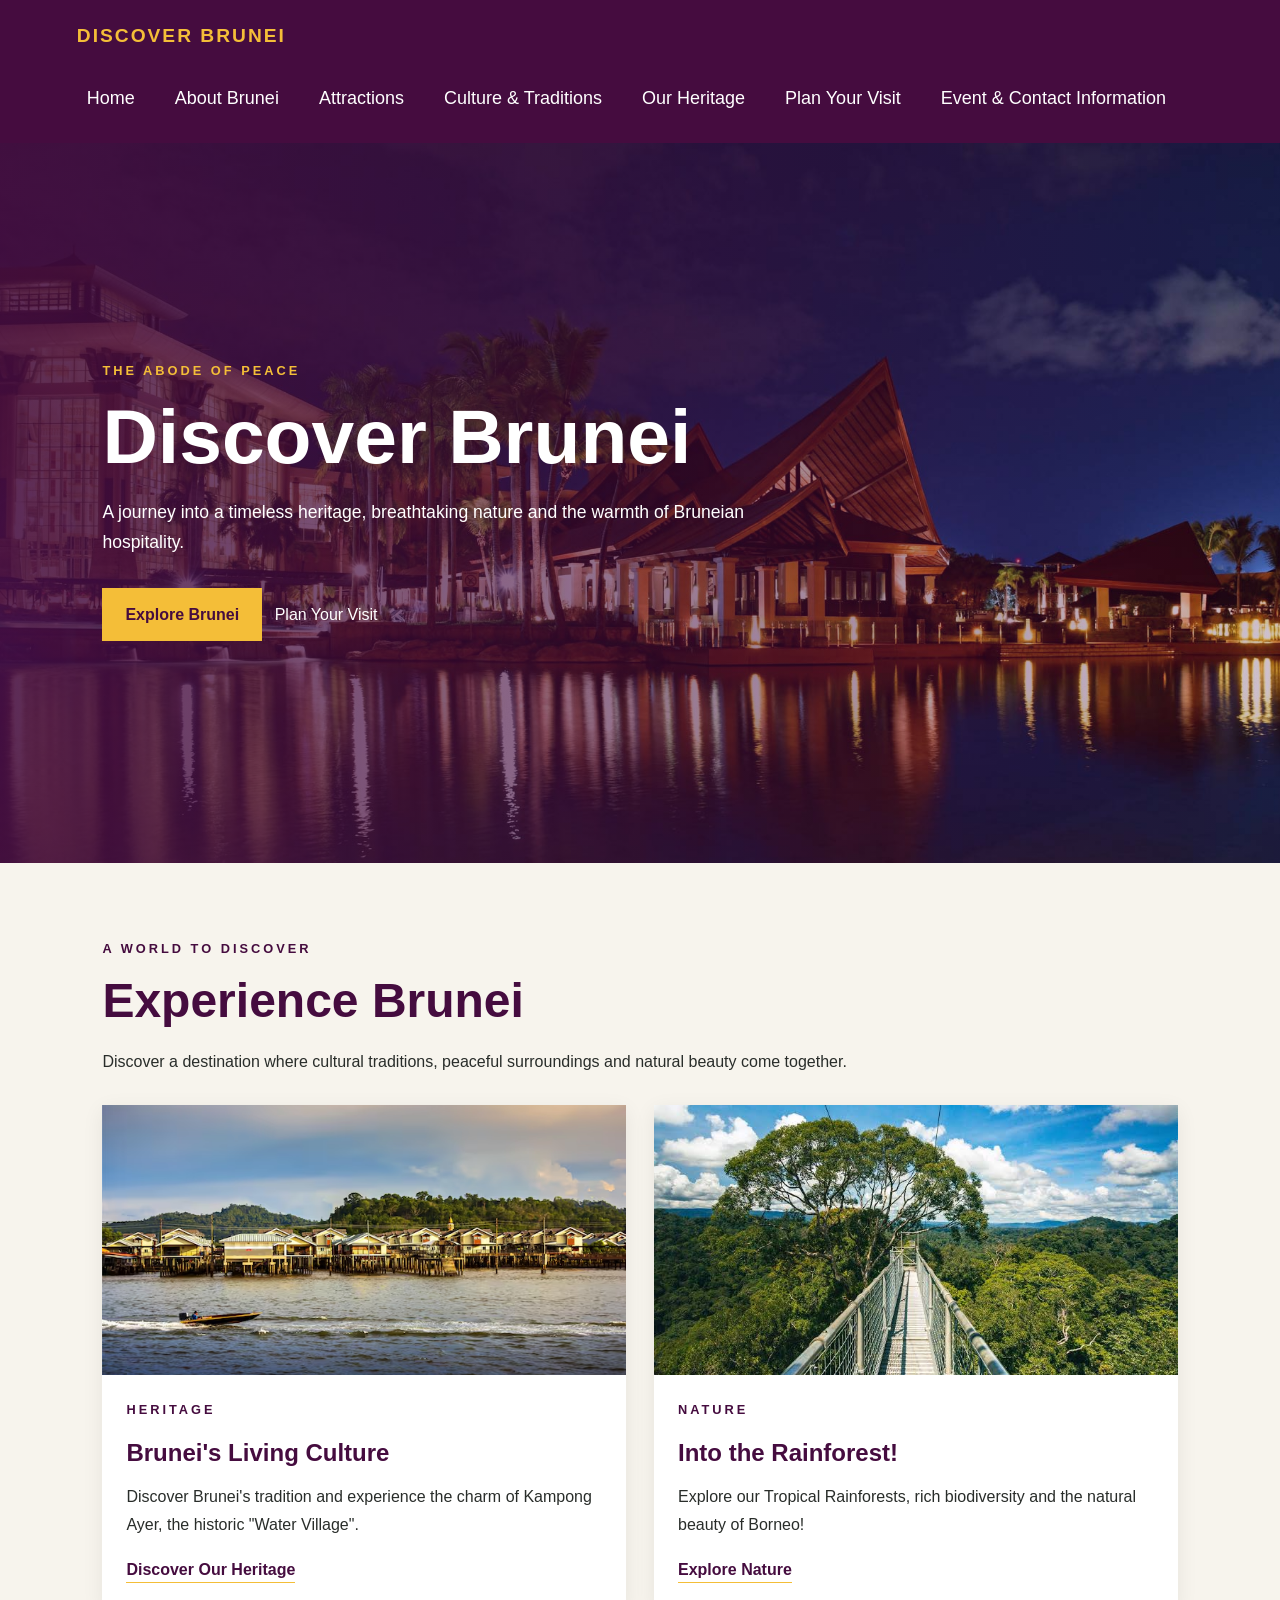
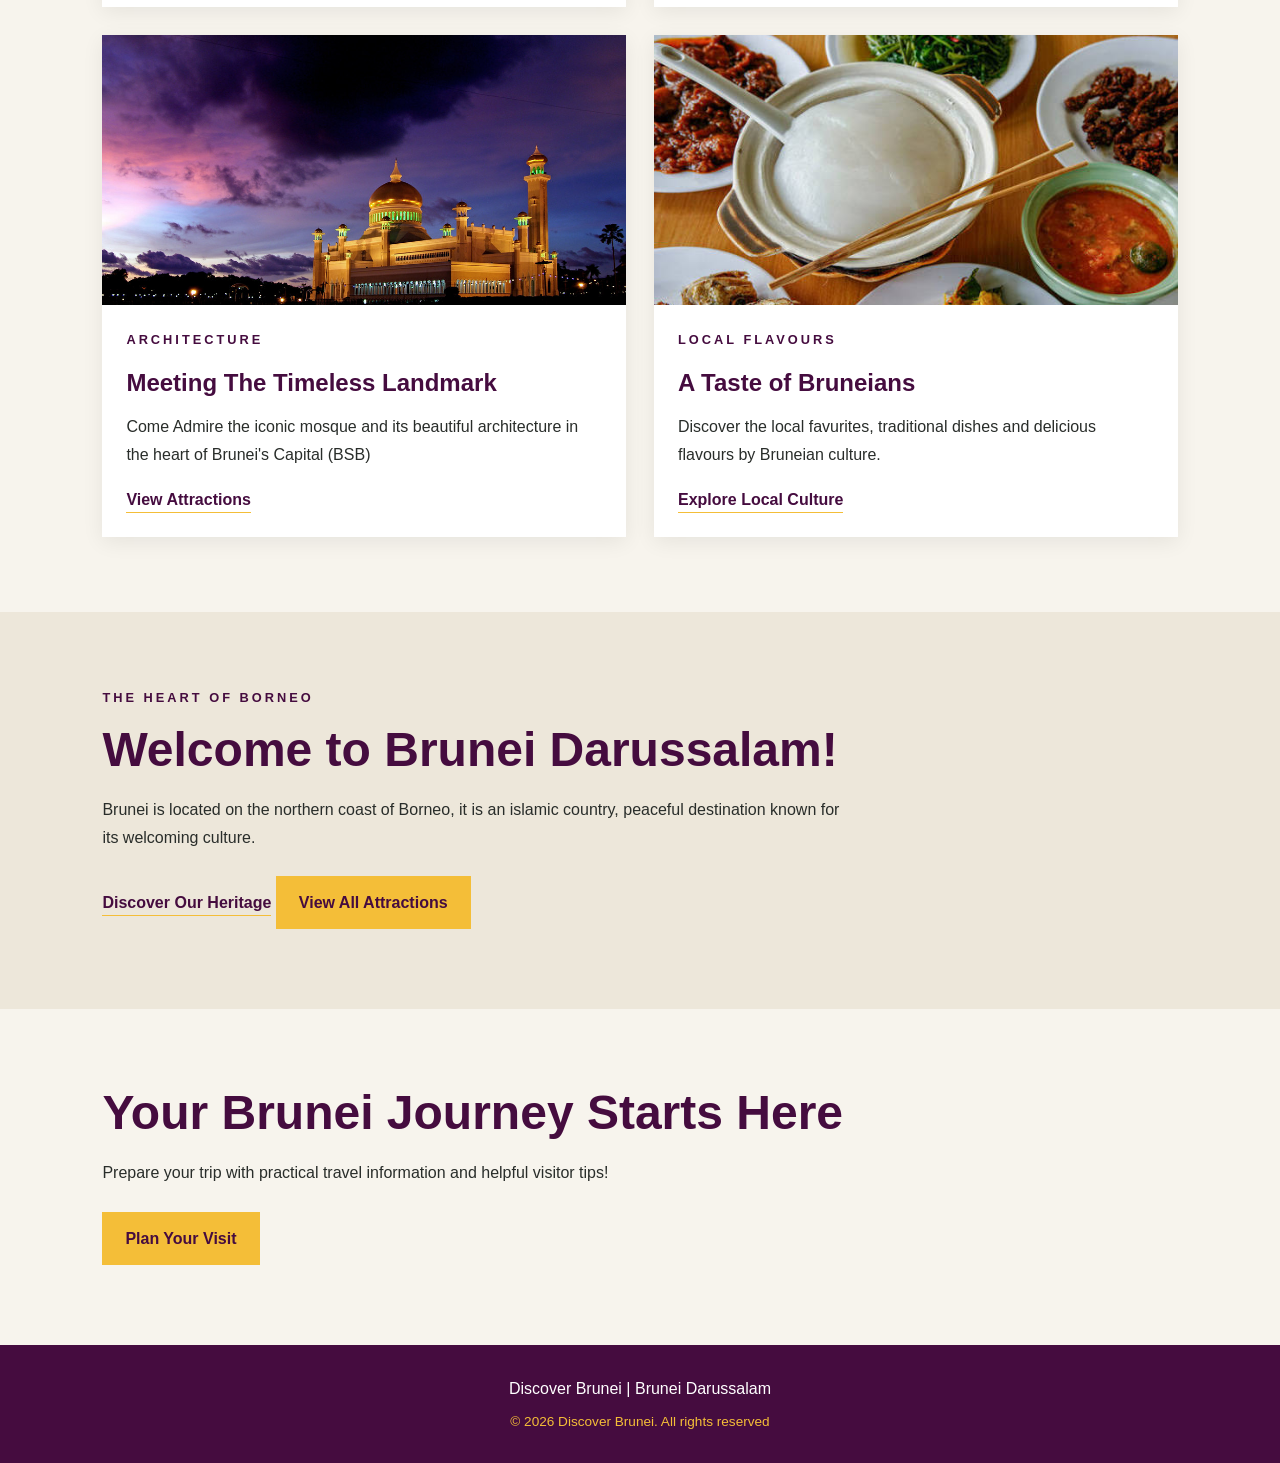
==== commit 927f9969: "Add 'Skip to main content' link and update main ID" ====
--- a/index.html
+++ b/index.html
@@ -10,7 +10,7 @@
   <link rel="stylesheet" href="style.css">
 </head>
 <body>
-
+<a href="#main-content" class="skip-link">Skip to main content</a>
 <!--Website header and Navigation Bar-->
   <header>
     <a href="index.html" class="logo">DISCOVER BRUNEI</a>
@@ -32,7 +32,7 @@
   </header>
 <!--The main website content-->
  <!--The main element contains the primary content of the homepage-->
-  <main> 
+  <main id="main-content"> 
 <!-- 1.Hero banner-->
 <section id="home" class="hero">
   <!--Contains the main heading, description and nav buttons-->
@@ -134,4 +134,4 @@
   <!--Connects the external JS file for interactive features.-->
   <script src="script.js"></script>
 </body>
-</html>+</html>
--- a/style.css
+++ b/style.css
@@ -91,7 +91,7 @@
 }
 
 .eyebrow {
-    color: #F4BE38;
+    color: #450C3F;
     font-size: 0.8rem;
     font-weight: bold;
     letter-spacing: 3px;
@@ -2518,5 +2518,21 @@
     padding: 10px;
     font-size: 18px;
 }
-
-
+/* Skip to Main Content for accessibility */
+.skip-link {
+    position: absolute;
+    top: -100px;
+    left: 0;
+    background-color: #450C3F;
+    color: #FFFFFF;
+    padding: 18px 20px;
+    z-index: 9999;
+    text-decoration: none;
+    font-weight: bold;
+    transition: top 0.3s ease;
+}
+.skip-link:focus {
+    top: 0;
+}
+
+
